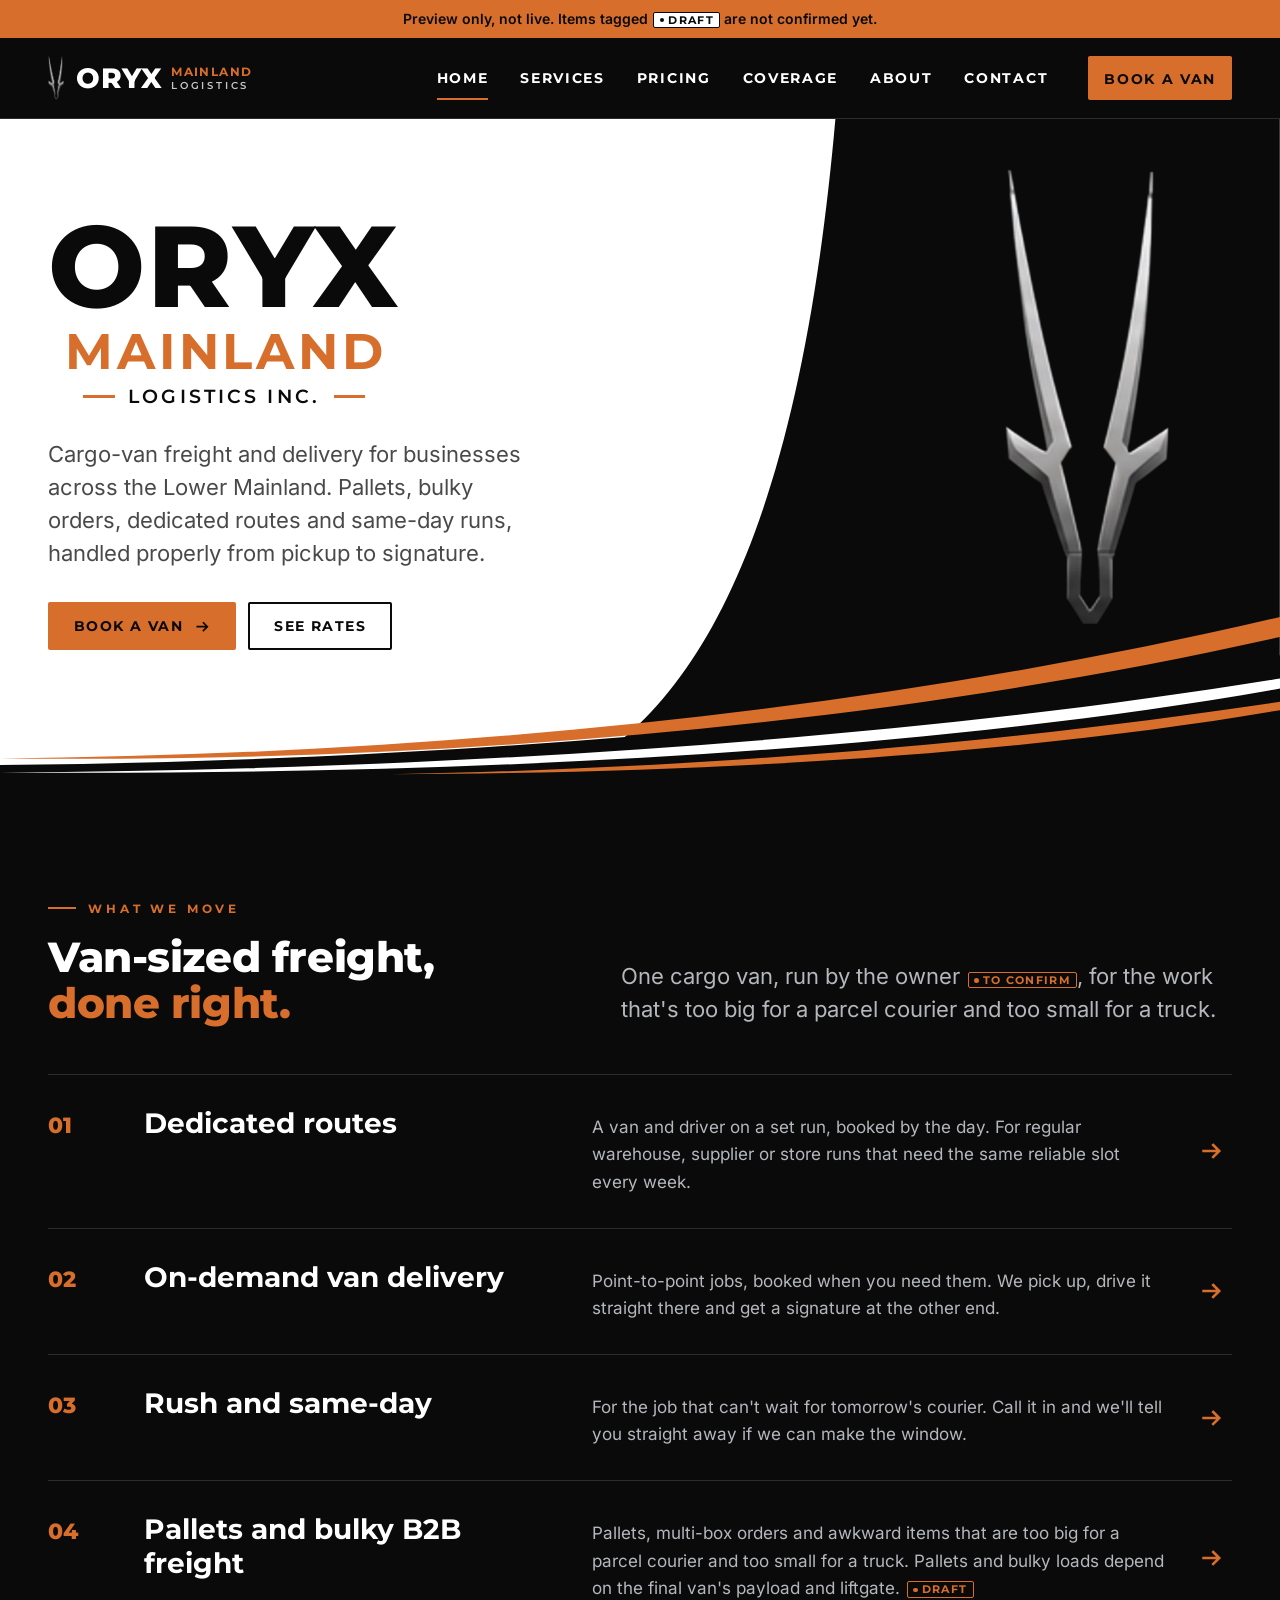
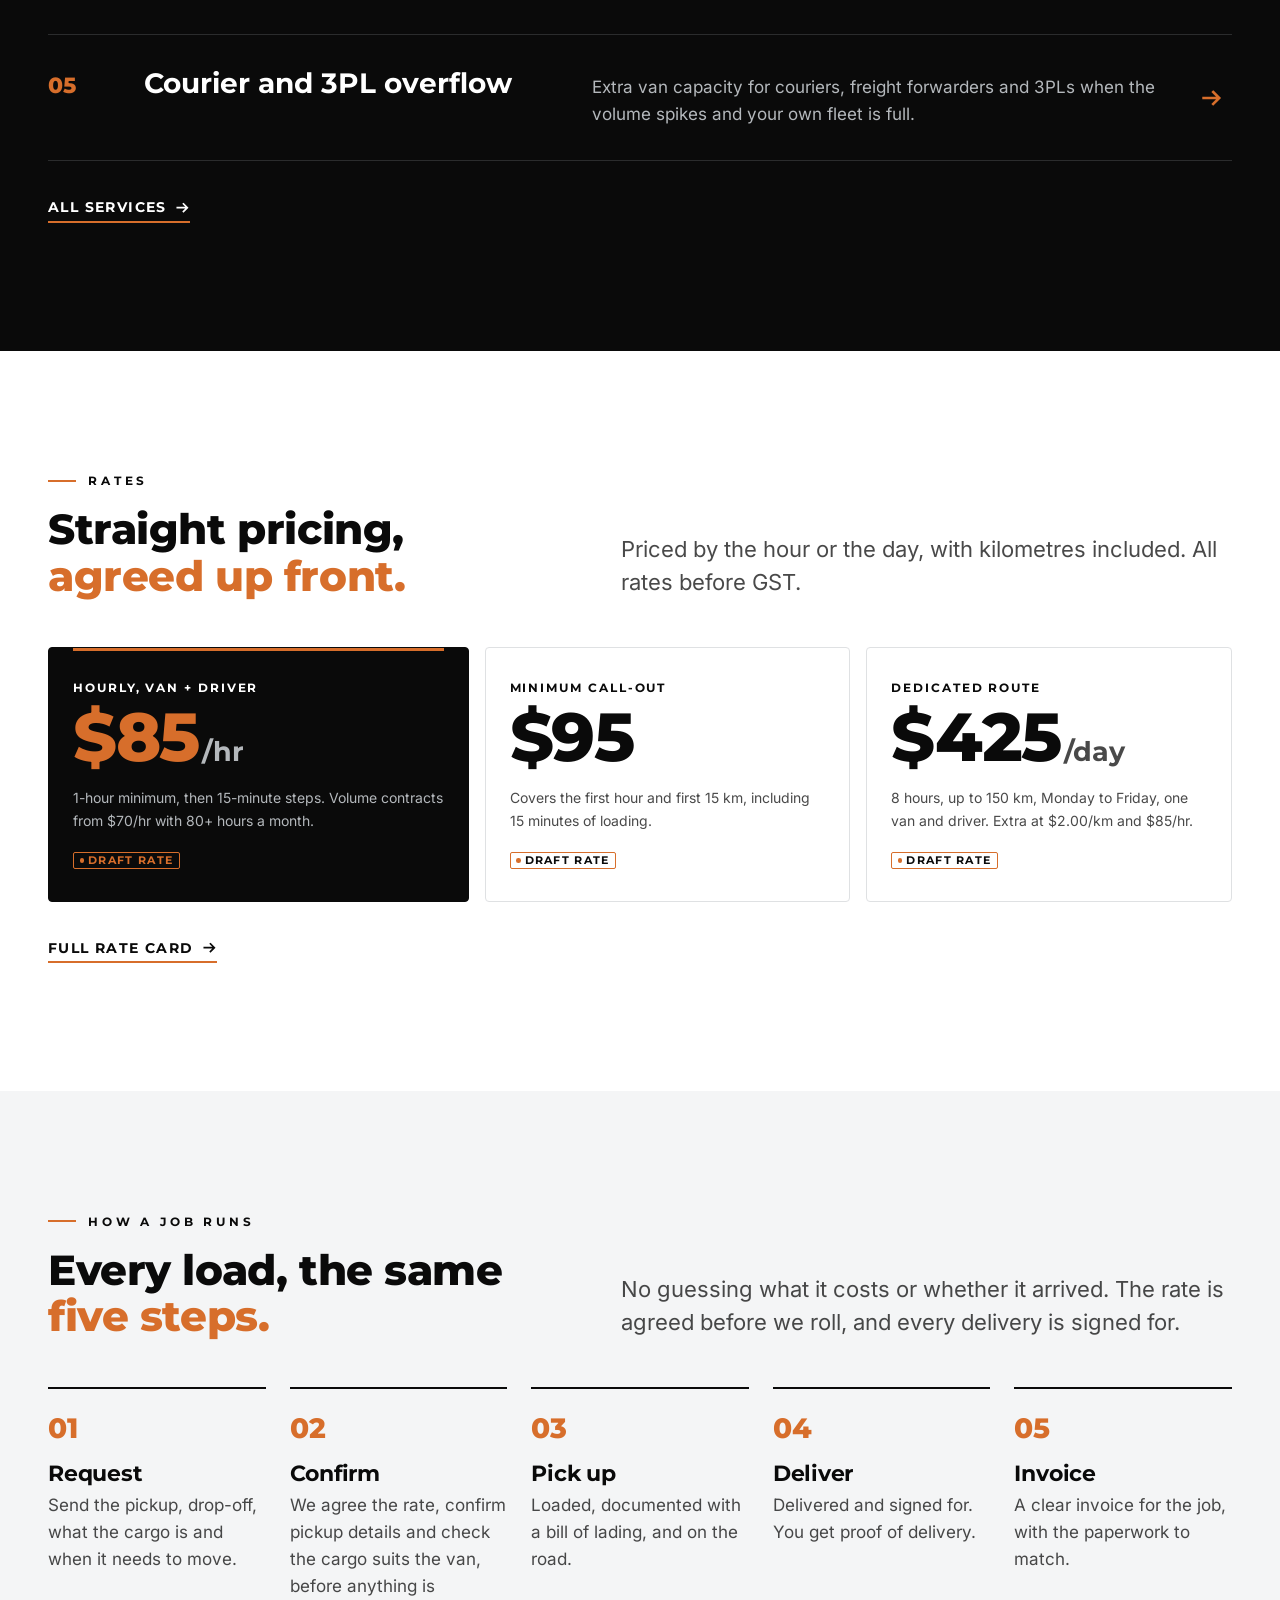
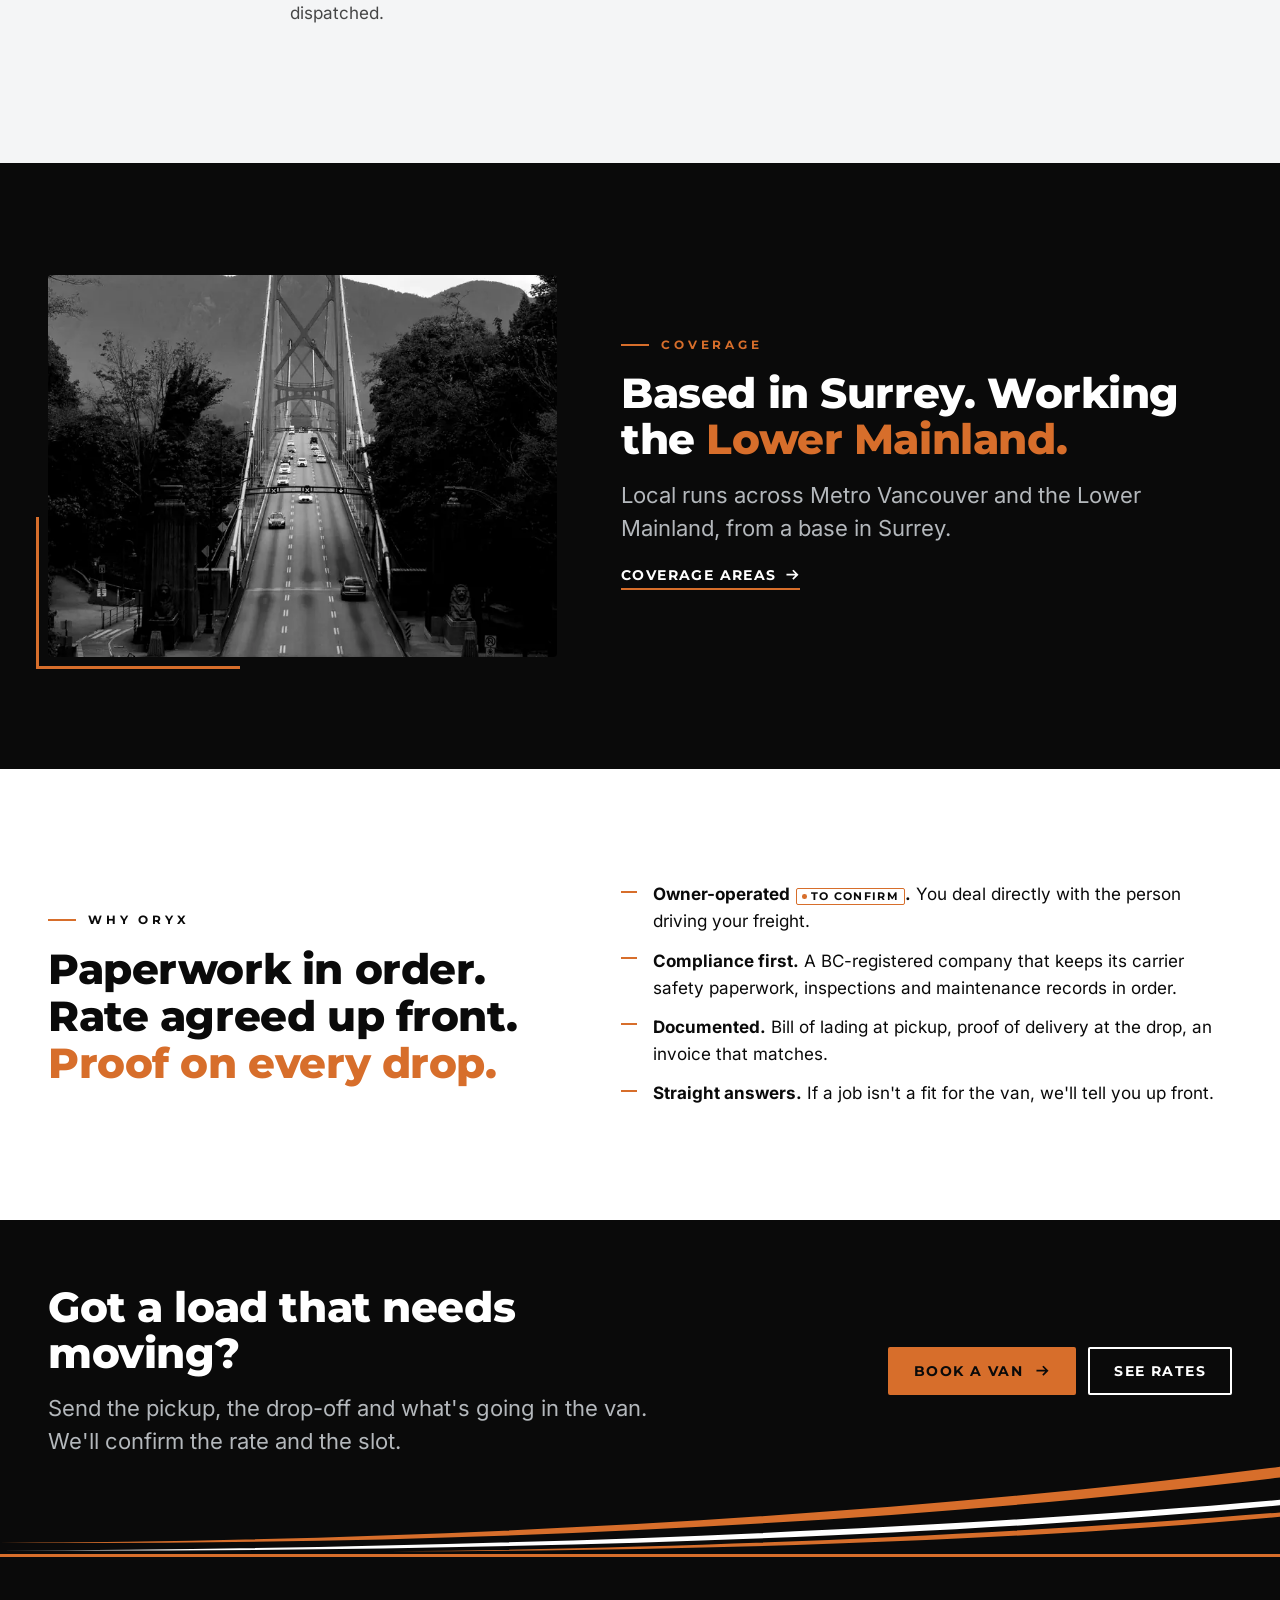
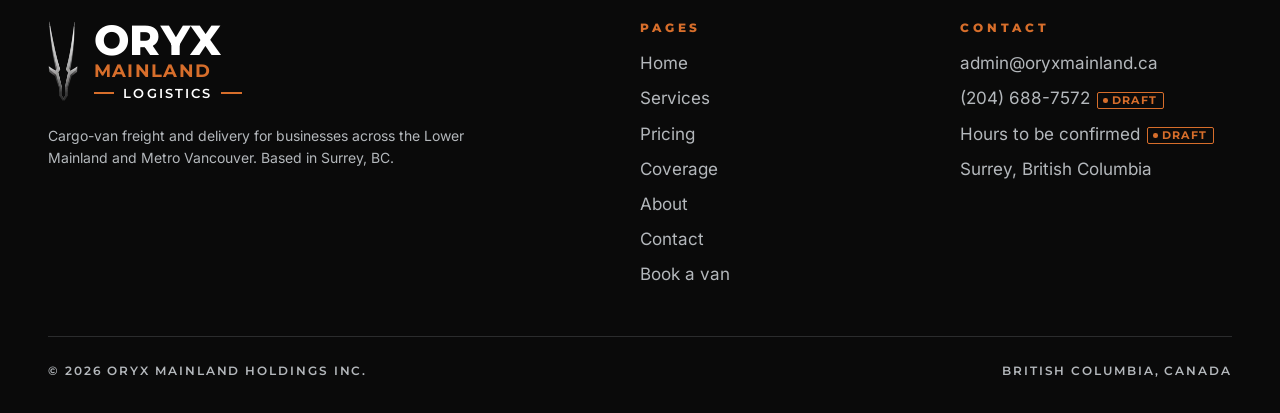
==== index.html @ 2aa2bbd5 "Oryx Mainland Logistics preview site Co-authored-by: wseid96-sketch <wseid96-sketch@users.noreply.gi" ====
<!doctype html>
<html lang="en-CA" class="no-js">
<head>
<meta charset="utf-8">
<!-- NAME UNCONFIRMED: the van lockup shows 'ORYX MAINLAND - LOGISTICS INC. -' because Walid wants 'Logistics' in the name (decisions-log.md 2026-11-09). The registered company is ORYX MAINLAND HOLDINGS INC. Whether 'Logistics' becomes a corporate name change or an assumed/trade name is not decided. Confirm before launch. -->
<meta name="viewport" content="width=device-width, initial-scale=1">
<title>Oryx Mainland Logistics | Cargo-van freight &amp; delivery, Lower Mainland BC</title>
<meta name="description" content="Cargo-van freight and delivery for Lower Mainland businesses. Dedicated routes, same-day runs, pallets and bulky B2B freight. Based in Surrey, BC.">
<meta name="robots" content="noindex, nofollow">
<link rel="canonical" href="https://oryxmainland.ca/">
<meta name="theme-color" content="#0a0a0a">
<meta property="og:type" content="website">
<meta property="og:site_name" content="Oryx Mainland Logistics">
<meta property="og:title" content="Oryx Mainland Logistics | Cargo-van freight &amp; delivery, Lower Mainland BC">
<meta property="og:description" content="Cargo-van freight and delivery for Lower Mainland businesses. Dedicated routes, same-day runs, pallets and bulky B2B freight. Based in Surrey, BC.">
<meta property="og:url" content="https://oryxmainland.ca/">
<meta property="og:image" content="https://oryxmainland.ca/assets/img/og-image.jpg">
<meta property="og:image:width" content="1200">
<meta property="og:image:height" content="630">
<meta property="og:image:alt" content="Oryx Mainland Logistics wordmark with the silver oryx symbol on black">
<meta property="og:locale" content="en_CA">
<meta name="twitter:card" content="summary_large_image">
<link rel="icon" href="favicon.ico" sizes="any">
<link rel="icon" type="image/png" sizes="32x32" href="favicon-32.png">
<link rel="apple-touch-icon" href="assets/img/icon-180.png">
<link rel="manifest" href="site.webmanifest">
<link rel="preload" href="assets/fonts/montserrat-latin-var.woff2" as="font" type="font/woff2" crossorigin>
<link rel="preload" href="assets/fonts/inter-latin-var.woff2" as="font" type="font/woff2" crossorigin>
<link rel="stylesheet" href="assets/css/site.css">
<script>document.documentElement.classList.remove("no-js")</script>
<script src="assets/js/main.js" defer></script>
</head>
<body>
<a class="skip-link" href="#main">Skip to content</a>
<div class="preview-banner" role="note">Preview only, not live. Items tagged <span class="draft draft--on-orange">Draft</span> are not confirmed yet.</div>
<header class="site-header">
  <div class="container site-header__inner">
    <div class="site-header__bar">
      <a class="brand" href="index.html" aria-label="Oryx Mainland Logistics, home">
        <picture><source type="image/webp" srcset="assets/img/oryx-symbol-96.webp"><img class="brand__symbol" src="assets/img/oryx-symbol-96.png" width="35" height="96" alt="" decoding="async" fetchpriority="high"></picture>
        <span class="brand__text"><span class="brand__oryx">Oryx</span> <span class="brand__mainland">Mainland</span> <span class="brand__logistics">Logistics</span></span>
      </a>
      <button class="nav-toggle" type="button" aria-expanded="false" aria-controls="site-nav"><span class="nav-toggle__bars"><span></span></span>Menu</button>
    </div>
    <nav class="site-nav" id="site-nav" aria-label="Main">
      <ul><li><a href="index.html" aria-current="page">Home</a></li><li><a href="services.html">Services</a></li><li><a href="pricing.html">Pricing</a></li><li><a href="coverage.html">Coverage</a></li><li><a href="about.html">About</a></li><li><a href="contact.html">Contact</a></li><li><a class="btn" href="book.html">Book a van</a></li></ul>
    </nav>
  </div>
</header>
<main id="main">
<section class="hero">
  <div class="container hero__content">
    <div class="hero__text">
      <picture><source type="image/webp" srcset="assets/img/oryx-symbol-640.webp"><img class="hero__symbol-m" src="assets/img/oryx-symbol-640.png" width="236" height="640" alt="" decoding="async" fetchpriority="high"></picture>
      <h1 class="lockup hero__lockup"><span class="lockup__oryx">Oryx</span><span class="lockup__mainland">Mainland</span><span class="lockup__inc">Logistics Inc.</span></h1>
      <svg class="hero__chevron" viewBox="0 0 400 70" aria-hidden="true" focusable="false">
  <path fill="#d76e2b" d="M0 4C110 16 168 36 200 60C232 36 290 16 400 4V14C294 26 236 46 200 70C164 46 106 26 0 14Z"/>
  <path fill="#ffffff" d="M40 22C120 32 172 46 200 64C228 46 280 32 360 22V26C282 37 230 51 200 70C170 51 118 37 40 26Z"/>
</svg>
      <p class="hero__lead">Cargo-van freight and delivery for businesses across the Lower Mainland. Pallets, bulky orders, dedicated routes and same-day runs, handled properly from pickup to signature.</p>
      <div class="btn-row">
        <a class="btn" href="book.html">Book a van <svg class="btn__arrow" viewBox="0 0 20 20" aria-hidden="true" focusable="false"><path d="M3 10h12M11 5l5 5-5 5" fill="none" stroke="currentColor" stroke-width="2.2" stroke-linecap="square"/></svg></a>
        <a class="btn btn--ghost" href="pricing.html">See rates</a>
      </div>
    </div>
  </div>
  <div class="hero__visual">
    <svg class="hero__panel" viewBox="0 0 100 100" preserveAspectRatio="none" aria-hidden="true" focusable="false"><path fill="#0a0a0a" d="M38 0H100V100H0C19 90 33 62 38 0Z"/></svg>
    <picture><source type="image/webp" srcset="assets/img/oryx-symbol-1200.webp"><img class="hero__symbol" src="assets/img/oryx-symbol-1200.png" width="443" height="1200" alt="" decoding="async" loading="lazy"></picture>
  </div>
  <svg class="hero__swoosh" viewBox="0 0 1440 200" preserveAspectRatio="none" aria-hidden="true" focusable="false">
  <path fill="#0a0a0a" d="M0 200V184C420 180 930 146 1440 52V200Z"/>
  <path fill="#d76e2b" d="M0 176C470 172 980 122 1440 6V30C1000 136 500 182 0 176Z"/>
  <path fill="#ffffff" d="M0 193C520 190 1040 150 1440 80V92C1040 168 520 197 0 193Z"/>
  <path fill="#d76e2b" d="M440 195C840 187 1180 150 1440 108V118C1190 164 850 194 440 195Z"/>
</svg>
</section>

<section class="section section--dark">
  <div class="container">
    <div class="grid grid--split" style="align-items:end;margin-bottom:var(--space-7)">
      <div>
        <p class="eyebrow">What we move</p>
        <h2 style="margin:0">Van-sized freight, <span class="accent">done&nbsp;right.</span></h2>
      </div>
      <p class="lead" style="margin:0">One cargo van, run by the owner <span class="draft" data-draft="owner_operated" title="Draft: not confirmed yet">To confirm</span>, for the work that's too big for a parcel courier and too small for a truck.</p>
    </div>
    <div class="rows">
      <a class="row" href="services.html#routes"><span class="row__num">01</span><span class="row__title">Dedicated routes</span><span class="row__text">A van and driver on a set run, booked by the day. For regular warehouse, supplier or store runs that need the same reliable slot every week.</span><span class="row__go" aria-hidden="true"><svg class="btn__arrow" viewBox="0 0 20 20" aria-hidden="true" focusable="false"><path d="M3 10h12M11 5l5 5-5 5" fill="none" stroke="currentColor" stroke-width="2.2" stroke-linecap="square"/></svg></span></a><a class="row" href="services.html#ondemand"><span class="row__num">02</span><span class="row__title">On-demand van delivery</span><span class="row__text">Point-to-point jobs, booked when you need them. We pick up, drive it straight there and get a signature at the other end.</span><span class="row__go" aria-hidden="true"><svg class="btn__arrow" viewBox="0 0 20 20" aria-hidden="true" focusable="false"><path d="M3 10h12M11 5l5 5-5 5" fill="none" stroke="currentColor" stroke-width="2.2" stroke-linecap="square"/></svg></span></a><a class="row" href="services.html#rush"><span class="row__num">03</span><span class="row__title">Rush and same-day</span><span class="row__text">For the job that can't wait for tomorrow's courier. Call it in and we'll tell you straight away if we can make the window.</span><span class="row__go" aria-hidden="true"><svg class="btn__arrow" viewBox="0 0 20 20" aria-hidden="true" focusable="false"><path d="M3 10h12M11 5l5 5-5 5" fill="none" stroke="currentColor" stroke-width="2.2" stroke-linecap="square"/></svg></span></a><a class="row" href="services.html#pallets"><span class="row__num">04</span><span class="row__title">Pallets and bulky B2B freight</span><span class="row__text">Pallets, multi-box orders and awkward items that are too big for a parcel courier and too small for a truck. Pallets and bulky loads depend on the final van's payload and liftgate. <span class="draft" data-draft="pallets" title="Draft: not confirmed yet">Draft</span></span><span class="row__go" aria-hidden="true"><svg class="btn__arrow" viewBox="0 0 20 20" aria-hidden="true" focusable="false"><path d="M3 10h12M11 5l5 5-5 5" fill="none" stroke="currentColor" stroke-width="2.2" stroke-linecap="square"/></svg></span></a><a class="row" href="services.html#overflow"><span class="row__num">05</span><span class="row__title">Courier and 3PL overflow</span><span class="row__text">Extra van capacity for couriers, freight forwarders and 3PLs when the volume spikes and your own fleet is full.</span><span class="row__go" aria-hidden="true"><svg class="btn__arrow" viewBox="0 0 20 20" aria-hidden="true" focusable="false"><path d="M3 10h12M11 5l5 5-5 5" fill="none" stroke="currentColor" stroke-width="2.2" stroke-linecap="square"/></svg></span></a>
    </div>
    <p style="margin-top:var(--space-6)"><a class="link-arrow" href="services.html">All services <svg class="btn__arrow" viewBox="0 0 20 20" aria-hidden="true" focusable="false"><path d="M3 10h12M11 5l5 5-5 5" fill="none" stroke="currentColor" stroke-width="2.2" stroke-linecap="square"/></svg></a></p>
  </div>
</section>

<section class="section">
  <div class="container">
    <div class="grid grid--split" style="align-items:end;margin-bottom:var(--space-7)">
      <div>
        <p class="eyebrow">Rates</p>
        <h2 style="margin:0">Straight pricing, <span class="accent">agreed up front.</span></h2>
      </div>
      <p class="lead" style="margin:0">Priced by the hour or the day, with kilometres included. All rates before GST.</p>
    </div>
    <div class="rates">
  <article class="rate rate--feature">
    <p class="rate__label">Hourly, van + driver</p>
    <p class="rate__price">$85<span>/hr</span></p>
    <p class="rate__note">1-hour minimum, then 15-minute steps. Volume contracts from $70/hr with 80+ hours a month.</p>
    <span class="draft" data-draft="rate_hourly" title="Draft: not confirmed yet">Draft rate</span>
  </article>
  <article class="rate">
    <p class="rate__label">Minimum call-out</p>
    <p class="rate__price">$95</p>
    <p class="rate__note">Covers the first hour and first 15 km, including 15 minutes of loading.</p>
    <span class="draft" data-draft="rate_min" title="Draft: not confirmed yet">Draft rate</span>
  </article>
  <article class="rate">
    <p class="rate__label">Dedicated route</p>
    <p class="rate__price">$425<span>/day</span></p>
    <p class="rate__note">8 hours, up to 150 km, Monday to Friday, one van and driver. Extra at $2.00/km and $85/hr.</p>
    <span class="draft" data-draft="rate_day" title="Draft: not confirmed yet">Draft rate</span>
  </article>
</div>
    <p style="margin-top:var(--space-6)"><a class="link-arrow" href="pricing.html">Full rate card <svg class="btn__arrow" viewBox="0 0 20 20" aria-hidden="true" focusable="false"><path d="M3 10h12M11 5l5 5-5 5" fill="none" stroke="currentColor" stroke-width="2.2" stroke-linecap="square"/></svg></a></p>
  </div>
</section>

<section class="section section--soft">
  <div class="container">
    <div class="grid grid--split" style="align-items:end;margin-bottom:var(--space-7)">
      <div>
        <p class="eyebrow">How a job runs</p>
        <h2 style="margin:0">Every load, the same <span class="accent">five steps.</span></h2>
      </div>
      <p class="lead" style="margin:0">No guessing what it costs or whether it arrived. The rate is agreed before we roll, and every delivery is signed for.</p>
    </div>
    <ol class="steps steps--row"><li><div><h3>Request</h3><p>Send the pickup, drop-off, what the cargo is and when it needs to move.</p></div></li><li><div><h3>Confirm</h3><p>We agree the rate, confirm pickup details and check the cargo suits the van, before anything is dispatched.</p></div></li><li><div><h3>Pick up</h3><p>Loaded, documented with a bill of lading, and on the road.</p></div></li><li><div><h3>Deliver</h3><p>Delivered and signed for. You get proof of delivery.</p></div></li><li><div><h3>Invoice</h3><p>A clear invoice for the job, with the paperwork to match.</p></div></li></ol>
  </div>
</section>

<section class="section section--dark">
  <div class="container grid grid--split">
    <div class="frame">
      <picture><source type="image/webp" srcset="assets/img/lions-gate-bridge-bw-720.webp 720w, assets/img/lions-gate-bridge-bw-1200.webp 1200w" sizes="(min-width: 64rem) 34rem, 100vw"><img src="assets/img/lions-gate-bridge-bw-720.jpg" srcset="assets/img/lions-gate-bridge-bw-720.jpg 720w, assets/img/lions-gate-bridge-bw-1200.jpg 1200w" sizes="(min-width: 64rem) 34rem, 100vw" width="720" height="900" alt="Traffic crossing the Lions Gate Bridge in Vancouver, with the North Shore mountains behind" loading="lazy" decoding="async" style="border-radius:var(--radius-m);aspect-ratio:4/3;object-fit:cover;object-position:50% 70%"></picture>
    </div>
    <div>
      <p class="eyebrow">Coverage</p>
      <h2>Based in Surrey. Working the <span class="accent">Lower Mainland.</span></h2>
      <p class="lead">Local runs across Metro Vancouver and the Lower Mainland, from a base in Surrey.</p>
      <p><a class="link-arrow" href="coverage.html">Coverage areas <svg class="btn__arrow" viewBox="0 0 20 20" aria-hidden="true" focusable="false"><path d="M3 10h12M11 5l5 5-5 5" fill="none" stroke="currentColor" stroke-width="2.2" stroke-linecap="square"/></svg></a></p>
    </div>
  </div>
</section>

<section class="section">
  <div class="container grid grid--split">
    <div>
      <p class="eyebrow">Why Oryx</p>
      <p class="statement">Paperwork in order. Rate agreed up front. <em>Proof on every drop.</em></p>
    </div>
    <ul class="checklist">
      <li><strong>Owner-operated <span class="draft" data-draft="owner_operated" title="Draft: not confirmed yet">To confirm</span>.</strong> You deal directly with the person driving your freight.</li>
      <li><strong>Compliance first.</strong> A BC-registered company that keeps its carrier safety paperwork, inspections and maintenance records in order.</li>
      <li><strong>Documented.</strong> Bill of lading at pickup, proof of delivery at the drop, an invoice that matches.</li>
      <li><strong>Straight answers.</strong> If a job isn't a fit for the van, we'll tell you up front.</li>
    </ul>
  </div>
</section>

<section class="cta-band">
  <div class="container cta-band__inner">
    <div>
      <h2>Got a load that needs moving?</h2>
      <p class="lead" style="color:var(--on-dark-soft);margin:var(--space-4) 0 0">Send the pickup, the drop-off and what's going in the van. We'll confirm the rate and the slot.</p>
    </div>
    <div class="btn-row on-dark"><a class="btn" href="book.html">Book a van <svg class="btn__arrow" viewBox="0 0 20 20" aria-hidden="true" focusable="false"><path d="M3 10h12M11 5l5 5-5 5" fill="none" stroke="currentColor" stroke-width="2.2" stroke-linecap="square"/></svg></a><a class="btn btn--ghost" href="pricing.html">See rates</a></div>
  </div>
  <svg class="cta-band__swoosh" viewBox="0 0 1440 200" preserveAspectRatio="none" aria-hidden="true" focusable="false">
  
  <path fill="#d76e2b" d="M0 176C470 172 980 122 1440 6V30C1000 136 500 182 0 176Z"/>
  <path fill="#ffffff" d="M0 193C520 190 1040 150 1440 80V92C1040 168 520 197 0 193Z"/>
  <path fill="#d76e2b" d="M440 195C840 187 1180 150 1440 108V118C1190 164 850 194 440 195Z"/>
</svg>
</section>
</main>
<footer class="site-footer">
  <div class="container">
    <div class="site-footer__grid">
      <div>
        <div class="site-footer__brand">
          <picture><source type="image/webp" srcset="assets/img/oryx-symbol-320.webp"><img class="" src="assets/img/oryx-symbol-320.png" width="118" height="320" alt="" decoding="async" loading="lazy"></picture>
          <p class="lockup lockup--left" aria-label="Oryx Mainland Logistics" style="--step-5:2.6rem">
            <span class="lockup__oryx">Oryx</span><span class="lockup__mainland">Mainland</span><span class="lockup__inc">Logistics</span>
          </p>
        </div>
        <p class="muted small" style="margin-top:var(--space-5);max-width:26rem">Cargo-van freight and delivery for businesses across the Lower Mainland and Metro Vancouver. Based in Surrey, BC.</p>
      </div>
      <div>
        <h2>Pages</h2>
        <ul><li><a href="index.html">Home</a></li><li><a href="services.html">Services</a></li><li><a href="pricing.html">Pricing</a></li><li><a href="coverage.html">Coverage</a></li><li><a href="about.html">About</a></li><li><a href="contact.html">Contact</a></li><li><a href="book.html">Book a van</a></li></ul>
      </div>
      <div>
        <h2>Contact</h2>
        <ul>
          <li><a href="mailto:admin@oryxmainland.ca">admin@oryxmainland.ca</a></li>
          <li><a href="tel:+12046887572">(204) 688-7572</a> <span class="draft" data-draft="phone" title="Draft: not confirmed yet">Draft</span></li>
          <li class="muted">Hours to be confirmed <span class="draft" data-draft="hours" title="Draft: not confirmed yet">Draft</span></li>
          <li class="muted">Surrey, British Columbia</li>
        </ul>
      </div>
    </div>
    <div class="site-footer__legal">
      <span>&copy; 2026 ORYX MAINLAND HOLDINGS INC.</span>
      <span>British Columbia, Canada</span>
    </div>
  </div>
</footer>
</body>
</html>
---- assets/css/site.css ----
/* =====================================================================
   Oryx Mainland Logistics: site.css
   One stylesheet. Mobile first. Design tokens documented in
   ../../design-system.md (website/design-system.md).
   ===================================================================== */

/* ---------- 1. Fonts (self-hosted, SIL Open Font Licence) ---------- */
@font-face {
  font-family: "Montserrat";
  src: url("../fonts/montserrat-latin-var.woff2") format("woff2");
  font-weight: 500 800;
  font-style: normal;
  font-display: swap;
}
@font-face {
  font-family: "Inter";
  src: url("../fonts/inter-latin-var.woff2") format("woff2");
  font-weight: 400 700;
  font-style: normal;
  font-display: swap;
}

/* ---------- 2. Tokens ---------- */
:root {
  /* Palette: black, white, orange, silver. Nothing else. */
  --black: #0a0a0a;
  --white: #ffffff;
  --orange: #d76e2b;          /* sampled from "MAINLAND" on the van wrap */
  --silver: #c4c7ca;          /* mid-tone of the metallic oryx head */
  --silver-hi: #eceef0;
  --silver-lo: #8d9195;

  /* Tones of the palette (opacity / tints only, no new hues) */
  --ink: var(--black);
  --ink-soft: rgb(10 10 10 / 0.74);     /* 8.6:1 on white */
  --paper: var(--white);
  --paper-soft: #f4f5f6;                /* silver tint panel */
  --on-dark: var(--white);
  --on-dark-soft: #b4b8bc;              /* 9.9:1 on black */
  --line-light: #dfe1e3;
  --line-dark: #2b2c2d;
  --metal: linear-gradient(180deg, var(--silver-hi) 0%, var(--silver) 48%, var(--silver-lo) 100%);

  /* Type */
  --font-display: "Montserrat", "Avenir Next", "Segoe UI", Arial, sans-serif;
  --font-body: "Inter", "Segoe UI", Roboto, Arial, sans-serif;

  --step--2: 0.75rem;                                    /* 12 caps labels */
  --step--1: 0.875rem;                                   /* 14 small */
  --step-0: 1.0625rem;                                   /* 17 body */
  --step-1: clamp(1.1875rem, 1.1rem + 0.35vw, 1.375rem); /* 19-22 lead */
  --step-2: clamp(1.375rem, 1.2rem + 0.8vw, 1.75rem);    /* 22-28 h3 */
  --step-3: clamp(1.75rem, 1.4rem + 1.6vw, 2.625rem);    /* 28-42 h2 */
  --step-4: clamp(2.25rem, 1.6rem + 3vw, 4rem);          /* 36-64 h1 */
  --step-5: clamp(3.5rem, 2.2rem + 6.2vw, 7.5rem);       /* 56-120 wordmark */

  --leading-tight: 1.05;
  --leading-snug: 1.25;
  --leading-body: 1.6;
  --tracking-caps: 0.16em;
  --tracking-wide: 0.32em;

  /* Spacing: 4px base */
  --space-1: 0.25rem;
  --space-2: 0.5rem;
  --space-3: 0.75rem;
  --space-4: 1rem;
  --space-5: 1.5rem;
  --space-6: 2rem;
  --space-7: 3rem;
  --space-8: 4rem;
  --space-9: 6rem;
  --space-10: 8rem;
  --section-y: clamp(var(--space-8), 3rem + 5vw, var(--space-10));
  --gutter: clamp(1.25rem, 0.6rem + 3vw, 3rem);
  --container: 75rem;      /* 1200px */
  --measure: 38rem;        /* comfortable line length */

  /* Shape */
  --radius-s: 2px;
  --radius-m: 4px;
  --border: 1px;
  --focus: 0 0 0 3px var(--white), 0 0 0 6px var(--orange);

  --ease: cubic-bezier(0.2, 0.7, 0.2, 1);
}

/* ---------- 3. Base ---------- */
*, *::before, *::after { box-sizing: border-box; }
html { -webkit-text-size-adjust: 100%; text-size-adjust: 100%; scroll-behavior: smooth; }
@media (prefers-reduced-motion: reduce) { html { scroll-behavior: auto; } *, *::before, *::after { transition: none !important; animation: none !important; } }
body {
  margin: 0;
  font-family: var(--font-body);
  font-size: var(--step-0);
  line-height: var(--leading-body);
  color: var(--ink);
  background: var(--paper);
  text-rendering: optimizeLegibility;
  -webkit-font-smoothing: antialiased;
}
img, svg, picture { display: block; max-width: 100%; height: auto; }
a { color: inherit; text-decoration-thickness: 1px; text-underline-offset: 0.2em; }
a:hover { text-decoration-color: var(--orange); }
:focus-visible { outline: none; box-shadow: var(--focus); border-radius: var(--radius-s); }
h1, h2, h3, h4 { font-family: var(--font-display); font-weight: 800; line-height: var(--leading-snug); margin: 0 0 var(--space-4); letter-spacing: -0.01em; }
h1 { font-size: var(--step-4); line-height: var(--leading-tight); letter-spacing: -0.02em; }
h2 { font-size: var(--step-3); line-height: 1.1; }
h3 { font-size: var(--step-2); font-weight: 700; }
p { margin: 0 0 var(--space-4); }
ul, ol { margin: 0; padding: 0; }
.skip-link { position: absolute; left: var(--space-4); top: -4rem; z-index: 100; background: var(--orange); color: var(--black); padding: var(--space-2) var(--space-4); font-weight: 700; text-decoration: none; }
.skip-link:focus { top: var(--space-4); }
.visually-hidden { position: absolute !important; width: 1px; height: 1px; overflow: hidden; clip: rect(0 0 0 0); clip-path: inset(50%); white-space: nowrap; }

/* ---------- 4. Layout ---------- */
.container { width: 100%; max-width: calc(var(--container) + 2 * var(--gutter)); margin-inline: auto; padding-inline: var(--gutter); }
.section { padding-block: var(--section-y); position: relative; }
.section--dark { background: var(--black); color: var(--on-dark); }
.section--soft { background: var(--paper-soft); }
.section--tight { padding-block: var(--space-8); }
.stack > * + * { margin-top: var(--space-4); }
.grid { display: grid; gap: var(--space-5); }
@media (min-width: 48rem) {
  .grid--2 { grid-template-columns: repeat(2, 1fr); }
  .grid--3 { grid-template-columns: repeat(2, 1fr); }
  .grid--split { grid-template-columns: 1fr 1fr; gap: var(--space-8); align-items: center; }
}
@media (min-width: 64rem) {
  .grid--3 { grid-template-columns: repeat(3, 1fr); }
  .grid--split { grid-template-columns: 5fr 6fr; }
  .grid--split.grid--split-rev { grid-template-columns: 7fr 5fr; }
}

/* ---------- 5. Type helpers ---------- */
.eyebrow {
  display: inline-flex; align-items: center; gap: var(--space-3);
  font-family: var(--font-display); font-size: var(--step--2); font-weight: 700;
  letter-spacing: var(--tracking-wide); text-transform: uppercase; color: var(--ink);
  margin: 0 0 var(--space-4);
}
.eyebrow::before { content: ""; width: 1.75rem; height: 2px; background: var(--orange); }
.section--dark .eyebrow, .page-hero .eyebrow, .on-dark .eyebrow { color: var(--orange); }
.lead { font-size: var(--step-1); line-height: 1.5; color: var(--ink-soft); max-width: var(--measure); }
.section--dark .lead, .on-dark .lead { color: var(--on-dark-soft); }
.muted { color: var(--ink-soft); }
.section--dark .muted, .site-footer .muted, .on-dark .muted { color: var(--on-dark-soft); }
.measure { max-width: var(--measure); }
.accent { color: var(--orange); }      /* large text (>= 24px, or 19px bold) on white, any size on black */

/* ---------- 6. Brand lockups ---------- */
.lockup { font-family: var(--font-display); text-transform: uppercase; line-height: 1; display: inline-grid; justify-items: center; margin: 0; }
.lockup__oryx { font-weight: 800; font-size: var(--step-5); letter-spacing: 0.02em; line-height: 0.9; }
.lockup__mainland { font-weight: 700; color: var(--orange); font-size: calc(var(--step-5) * 0.44); letter-spacing: 0.075em; line-height: 1.1; margin-top: 0.1em; margin-right: -0.075em; }
.lockup__inc { display: flex; align-items: center; gap: 0.7em; font-weight: 600; font-size: max(0.8125rem, calc(var(--step-5) * 0.17)); letter-spacing: 0.16em; margin-top: 0.4em; }
.lockup__inc::before, .lockup__inc::after { content: ""; width: 1.6em; height: 0.14em; background: var(--orange); }
.lockup--left { justify-items: start; }

/* Header brand: "Oryx Mainland Logistics" */
.brand { display: inline-flex; align-items: center; gap: var(--space-3); text-decoration: none; color: var(--on-dark); font-family: var(--font-display); text-transform: uppercase; line-height: 1; }
.brand__symbol { width: auto; height: 2.75rem; }
.brand__text { display: grid; grid-template-columns: auto auto; column-gap: 0.55rem; align-items: center; }
.brand__oryx { grid-row: span 2; font-weight: 800; font-size: 1.75rem; letter-spacing: 0.02em; }
.brand__mainland { font-weight: 700; font-size: 0.75rem; letter-spacing: 0.12em; color: var(--orange); align-self: end; }
.brand__logistics { font-weight: 600; font-size: 0.6rem; letter-spacing: 0.29em; color: var(--silver); align-self: start; padding-top: 0.2rem; }

/* ---------- 7. Buttons ---------- */
.btn {
  --btn-bg: var(--orange); --btn-fg: var(--black); --btn-bd: var(--orange);
  display: inline-flex; align-items: center; justify-content: center; gap: var(--space-3);
  min-height: 3rem; padding: 0 var(--space-5);
  font-family: var(--font-display); font-size: var(--step--1); font-weight: 700; letter-spacing: 0.1em; text-transform: uppercase;
  color: var(--btn-fg); background: var(--btn-bg); border: 2px solid var(--btn-bd); border-radius: var(--radius-s);
  text-decoration: none; cursor: pointer; transition: background-color .2s var(--ease), color .2s var(--ease), border-color .2s var(--ease), transform .2s var(--ease);
}
.btn:hover { --btn-bg: var(--black); --btn-fg: var(--white); --btn-bd: var(--black); }
.section--dark .btn:hover, .on-dark .btn:hover { --btn-bg: var(--white); --btn-fg: var(--black); --btn-bd: var(--white); }
.btn:active { transform: translateY(1px); }
.btn__arrow { width: 1.1em; height: 1.1em; transition: transform .2s var(--ease); }
.btn:hover .btn__arrow { transform: translateX(3px); }
.btn--ghost { --btn-bg: transparent; --btn-fg: var(--ink); --btn-bd: var(--ink); }
.btn--ghost:hover { --btn-bg: var(--ink); --btn-fg: var(--white); --btn-bd: var(--ink); }
.section--dark .btn--ghost, .on-dark .btn--ghost { --btn-fg: var(--white); --btn-bd: var(--white); }
.section--dark .btn--ghost:hover, .on-dark .btn--ghost:hover { --btn-bg: var(--white); --btn-fg: var(--black); }
.btn--block { width: 100%; }
.btn-row { display: flex; flex-wrap: wrap; gap: var(--space-3); }
.link-arrow { font-family: var(--font-display); font-weight: 700; font-size: var(--step--1); letter-spacing: 0.1em; text-transform: uppercase; text-decoration: none; display: inline-flex; gap: var(--space-2); align-items: center; border-bottom: 2px solid var(--orange); padding-bottom: 2px; }

/* ---------- 8. Header & nav ---------- */
.site-header { background: var(--black); color: var(--on-dark); position: sticky; top: 0; z-index: 50; border-bottom: 1px solid var(--line-dark); }
.site-header__bar { display: flex; align-items: center; justify-content: space-between; min-height: 4.5rem; gap: var(--space-4); }
.nav-toggle { display: inline-flex; align-items: center; gap: var(--space-2); background: none; border: 1px solid var(--line-dark); color: var(--white); font: 700 var(--step--2)/1 var(--font-display); letter-spacing: var(--tracking-caps); text-transform: uppercase; padding: var(--space-3) var(--space-3); border-radius: var(--radius-s); cursor: pointer; min-height: 2.75rem; }
.nav-toggle__bars { width: 18px; height: 12px; position: relative; }
.nav-toggle__bars::before, .nav-toggle__bars::after, .nav-toggle__bars span { content: ""; position: absolute; left: 0; right: 0; height: 2px; background: currentColor; transition: transform .2s var(--ease), opacity .2s; }
.nav-toggle__bars::before { top: 0; } .nav-toggle__bars span { top: 5px; } .nav-toggle__bars::after { bottom: 0; background: var(--orange); }
.nav-toggle[aria-expanded="true"] .nav-toggle__bars::before { transform: translateY(5px) rotate(45deg); }
.nav-toggle[aria-expanded="true"] .nav-toggle__bars::after { transform: translateY(-5px) rotate(-45deg); }
.nav-toggle[aria-expanded="true"] .nav-toggle__bars span { opacity: 0; }
.site-nav { display: none; }
.site-nav.is-open { display: block; padding-bottom: var(--space-5); }
.site-nav ul { list-style: none; display: grid; }
.site-nav a { display: block; padding: var(--space-4) 0; font-family: var(--font-display); font-weight: 700; font-size: var(--step-1); text-decoration: none; border-top: 1px solid var(--line-dark); text-transform: uppercase; letter-spacing: 0.06em; }
.site-nav a[aria-current="page"] { color: var(--orange); }
.site-nav .btn { display: flex; margin-top: var(--space-4); width: 100%; font-size: var(--step--1); border-top: 2px solid var(--orange); padding: 0 var(--space-5); }
.no-js .site-nav { display: block; }
@media (min-width: 60rem) {
  .nav-toggle { display: none; }
  .site-nav, .site-nav.is-open { display: block; padding: 0; }
  .site-header__bar { min-height: 5rem; }
  .site-nav ul { display: flex; align-items: center; gap: var(--space-6); }
  .site-nav a { border: 0; padding: var(--space-2) 0; font-size: var(--step--1); letter-spacing: 0.12em; position: relative; }
  .site-nav a:not(.btn)::after { content: ""; position: absolute; left: 0; right: 100%; bottom: -2px; height: 2px; background: var(--orange); transition: right .25s var(--ease); }
  .site-nav a:not(.btn):hover::after, .site-nav a[aria-current="page"]::after { right: 0; }
  .site-nav a[aria-current="page"] { color: var(--white); }
  .site-nav .btn { display: inline-flex; margin: 0 0 0 var(--space-2); width: auto; min-height: 2.75rem; padding: 0 var(--space-4); }
  .site-nav .btn[aria-current="page"] { color: var(--black); }
}
@media (min-width: 60rem) { .site-header__inner { display: flex; align-items: center; justify-content: space-between; } }

/* ---------- 9. Van-wrap hero ----------
   Phone/tablet: the van's REAR doors (symbol over centred lockup, chevron swooshes), black.
   Desktop: the van's SIDE (white front, black rear panel with curved edge, symbol, swooshes). */
.hero { position: relative; overflow: hidden; background: var(--black); color: var(--on-dark); isolation: isolate; }
.hero__content { position: relative; z-index: 2; padding-block: var(--space-7) clamp(5rem, 14vw, 8rem); }
.hero__text { display: flex; flex-direction: column; align-items: center; text-align: center; }
.hero__symbol-m { height: clamp(11rem, 44vw, 15rem); width: auto; margin: 0 auto var(--space-5); }
.hero__lockup { margin-bottom: var(--space-4); }
.hero__lockup .lockup__oryx { color: var(--white); }
.hero__chevron { width: min(100%, 22rem); height: auto; margin: var(--space-2) auto var(--space-6); }
.hero__lead { font-size: var(--step-1); line-height: 1.5; max-width: 30rem; margin: 0 auto var(--space-6); color: var(--on-dark-soft); }
.hero .btn-row { justify-content: center; width: 100%; }
.hero .btn-row .btn { flex: 1 1 14rem; max-width: 22rem; }
.hero .btn--ghost { --btn-fg: var(--white); --btn-bd: var(--white); }
.hero .btn--ghost:hover { --btn-bg: var(--white); --btn-fg: var(--black); }
.hero .btn:not(.btn--ghost):hover { --btn-bg: var(--white); --btn-fg: var(--black); --btn-bd: var(--white); }
.hero__visual { display: none; }
.hero__swoosh { position: absolute; z-index: 1; left: 0; right: 0; bottom: 0; width: 100%; height: clamp(4rem, 13vw, 12rem); pointer-events: none; }
@media (min-width: 60rem) {
  .hero { background: var(--white); color: var(--ink); min-height: clamp(36rem, 66vh, 46rem); display: flex; align-items: center; }
  .hero__content { padding-block: var(--space-9) var(--space-10); width: 100%; }
  .hero__text { max-width: 46%; align-items: flex-start; text-align: left; }
  .hero__symbol-m, .hero__chevron { display: none; }
  .hero__lockup { justify-items: center; margin-bottom: var(--space-6); }
  .hero__lockup .lockup__oryx { color: var(--ink); }
  .hero__lead { margin: 0 0 var(--space-6); color: var(--ink-soft); }
  .hero .btn-row { justify-content: flex-start; }
  .hero .btn-row .btn { flex: 0 0 auto; }
  .hero .btn--ghost { --btn-fg: var(--ink); --btn-bd: var(--ink); }
  .hero .btn--ghost:hover { --btn-bg: var(--ink); --btn-fg: var(--white); }
  .hero .btn:not(.btn--ghost):hover { --btn-bg: var(--black); --btn-fg: var(--white); --btn-bd: var(--black); }
  .hero__visual { display: block; position: absolute; top: 0; right: 0; bottom: 0; width: 56%; }
  .hero__panel { position: absolute; inset: 0; width: 100%; height: 100%; }
  .hero__symbol { position: absolute; z-index: 2; height: 70%; width: auto; top: 7%; right: 15%; }
}

/* Editorial service rows (home) */
.rows { border-top: 1px solid var(--line-dark); }
.row { display: grid; grid-template-columns: 2.75rem 1fr; gap: var(--space-2) var(--space-4); padding-block: var(--space-5); border-bottom: 1px solid var(--line-dark); text-decoration: none; color: inherit; transition: background-color .2s var(--ease), padding .2s var(--ease); }
.row__num { font-family: var(--font-display); font-weight: 800; color: var(--orange); font-size: var(--step-1); line-height: 1.3; }
.row__title { font-family: var(--font-display); font-weight: 700; font-size: var(--step-2); line-height: 1.2; }
.row__text { grid-column: 2; color: var(--on-dark-soft); max-width: var(--measure); }
.row__go { display: none; }
.row:hover .row__title { color: var(--orange); }
@media (min-width: 52rem) {
  .row { grid-template-columns: 4rem minmax(16rem, 26rem) 1fr 2rem; align-items: baseline; gap: var(--space-6); padding-block: var(--space-6); }
  .row__text { grid-column: auto; }
  .row__go { display: block; color: var(--orange); align-self: center; }
  .row__go .btn__arrow { width: 1.5rem; height: 1.5rem; }
  .row:hover .btn__arrow { transform: translateX(4px); }
}

/* Compact page hero (inner pages) */
.page-hero { position: relative; overflow: hidden; background: var(--black); color: var(--on-dark); isolation: isolate; }
.page-hero__content { position: relative; z-index: 2; padding-block: var(--space-8) clamp(6rem, 10vw, 9rem); }
.page-hero h1 { max-width: 18ch; }
.page-hero .lead { color: var(--on-dark-soft); }
.page-hero__symbol { position: absolute; z-index: 1; right: var(--gutter); top: 50%; transform: translateY(-58%); height: 78%; width: auto; opacity: .95; display: none; }
.page-hero__swoosh { position: absolute; left: 0; right: 0; bottom: 0; width: 100%; height: clamp(4rem, 9vw, 8rem); z-index: 1; }
@media (min-width: 48rem) { .page-hero__symbol { display: block; right: calc(var(--gutter) + 2%); } }
@media (min-width: 75rem) { .page-hero__symbol { right: calc((100vw - var(--container)) / 2 + 3rem); } }

/* Divider swoosh between sections */
.swoosh-divider { display: block; width: 100%; height: clamp(2.5rem, 6vw, 5rem); }

/* ---------- 10. Cards & lists ---------- */
.card { position: relative; padding: var(--space-6) var(--space-5); border: 1px solid var(--line-light); background: var(--white); border-radius: var(--radius-m); display: flex; flex-direction: column; gap: var(--space-3); }
.card h3 { margin: 0; }
.card p { margin: 0; color: var(--ink-soft); }
.card__num { font-family: var(--font-display); font-weight: 800; font-size: var(--step-2); line-height: 1; color: var(--orange); }  /* large bold: orange passes AA-large on white */
.card--dark { background: #121212; border-color: var(--line-dark); color: var(--on-dark); }
.card--dark p { color: var(--on-dark-soft); }
.card--accent { border-top: 3px solid var(--orange); }
.service { display: grid; gap: var(--space-4); padding-block: var(--space-6); border-top: 1px solid var(--line-light); }
.service:last-child { border-bottom: 1px solid var(--line-light); }
.service__num { font-family: var(--font-display); font-weight: 800; font-size: var(--step-3); line-height: 1; color: var(--orange); }
.service h3 { margin-bottom: var(--space-2); }
.service p { color: var(--ink-soft); margin: 0; max-width: var(--measure); }
.service__tags { display: flex; flex-wrap: wrap; gap: var(--space-2); list-style: none; align-content: start; }
@media (min-width: 52rem) { .service { grid-template-columns: 6rem 1fr 18rem; gap: var(--space-6); align-items: start; } }

.chip { display: inline-flex; align-items: center; min-height: 2rem; padding: 0 var(--space-3); border: 1px solid var(--line-light); border-radius: 999px; font-size: var(--step--1); font-weight: 500; background: var(--white); }
.section--dark .chip { border-color: var(--line-dark); background: transparent; color: var(--on-dark); }

.steps { list-style: none; display: grid; gap: 0; counter-reset: step; }
.steps li { counter-increment: step; display: grid; align-content: start; grid-template-columns: 3.25rem 1fr; gap: var(--space-4); padding-block: var(--space-5); border-top: 1px solid var(--line-light); }
.steps li::before { content: counter(step, decimal-leading-zero); font-family: var(--font-display); font-weight: 800; font-size: var(--step-2); line-height: 1.1; color: var(--orange); }
.steps h3 { font-size: var(--step-1); margin: 0 0 var(--space-1); }
.steps p { margin: 0; color: var(--ink-soft); }
.section--dark .steps li { border-color: var(--line-dark); }
.section--dark .steps p { color: var(--on-dark-soft); }
@media (min-width: 64rem) {
  .steps--row { grid-template-columns: repeat(5, 1fr); gap: var(--space-5); }
  .steps--row li { grid-template-columns: 1fr; border-top: 2px solid var(--line-dark); padding-top: var(--space-5); }
  .section:not(.section--dark) .steps--row li { border-top-color: var(--black); }
}
.checklist { list-style: none; display: grid; gap: var(--space-3); }
.checklist li { position: relative; padding-left: var(--space-6); }
.checklist li::before { content: ""; position: absolute; left: 0; top: 0.55em; width: 1rem; height: 2px; background: var(--orange); }

.figure { margin: 0; }
.figure img { width: 100%; border-radius: var(--radius-m); }
.figure figcaption { margin-top: var(--space-3); font-size: var(--step--1); color: var(--ink-soft); }
.section--dark .figure figcaption { color: var(--on-dark-soft); }
.frame { position: relative; }
.frame::after { content: ""; position: absolute; left: -0.75rem; bottom: -0.75rem; width: 40%; height: 40%; border-left: 3px solid var(--orange); border-bottom: 3px solid var(--orange); pointer-events: none; }

/* Photo placeholder: where Walid's own van/job photos go */
.photo-slot { aspect-ratio: 4 / 3; display: grid; place-items: center; text-align: center; padding: var(--space-5); border: 2px dashed var(--silver-lo); border-radius: var(--radius-m); background: repeating-linear-gradient(135deg, transparent 0 14px, rgb(196 199 202 / .14) 14px 28px); color: var(--ink-soft); font-size: var(--step--1); }
.section--dark .photo-slot { color: var(--on-dark-soft); border-color: var(--line-dark); }
.photo-slot strong { display: block; font-family: var(--font-display); text-transform: uppercase; letter-spacing: var(--tracking-caps); font-size: var(--step--2); color: var(--ink); margin-bottom: var(--space-2); }
.section--dark .photo-slot strong { color: var(--orange); }

.preview-banner { background: var(--orange); color: var(--black); font-size: var(--step--1); font-weight: 600; text-align: center; padding: var(--space-2) var(--gutter); }

/* Big statement */
.statement { font-family: var(--font-display); font-weight: 800; font-size: var(--step-3); line-height: 1.12; letter-spacing: -0.01em; max-width: 22ch; margin: 0; }
.statement em { font-style: normal; color: var(--orange); }

/* Key facts */
.facts { display: grid; gap: 0; list-style: none; border-top: 1px solid var(--line-dark); }
.facts li { display: grid; gap: var(--space-1); padding-block: var(--space-4); border-bottom: 1px solid var(--line-dark); }
.facts dt, .facts .k { font-family: var(--font-display); font-size: var(--step--2); font-weight: 700; letter-spacing: var(--tracking-caps); text-transform: uppercase; color: var(--orange); }
.facts .v { font-size: var(--step-0); }
.section:not(.section--dark) .facts, .section:not(.section--dark) .facts li { border-color: var(--line-light); }
@media (min-width: 40rem) { .facts li { grid-template-columns: 11rem 1fr; gap: var(--space-5); align-items: baseline; } }

/* Area list */
.areas { list-style: none; display: grid; grid-template-columns: repeat(2, 1fr); gap: 0; border-top: 1px solid var(--line-dark); }
.areas li { padding: var(--space-4) 0; border-bottom: 1px solid var(--line-dark); font-family: var(--font-display); font-weight: 700; font-size: var(--step-1); display: flex; align-items: center; gap: var(--space-3); }
.areas li::before { content: ""; width: 0.5rem; height: 0.5rem; background: var(--orange); transform: rotate(45deg); flex: none; }
.areas li.is-base { grid-column: 1 / -1; }
.areas li.is-base::after { content: "Base"; margin-left: auto; font-size: var(--step--2); letter-spacing: var(--tracking-caps); text-transform: uppercase; color: var(--black); background: var(--orange); padding: 0.2rem 0.5rem; border-radius: var(--radius-s); }
.section:not(.section--dark) .areas, .section:not(.section--dark) .areas li { border-color: var(--line-light); }
@media (min-width: 48rem) { .areas { grid-template-columns: repeat(3, 1fr); column-gap: var(--space-6); } .areas li.is-base { grid-column: auto; } }

/* CTA band */
.cta-band { position: relative; overflow: hidden; background: var(--black); color: var(--on-dark); }
.cta-band__inner { position: relative; z-index: 2; display: grid; gap: var(--space-5); padding-block: var(--space-8) var(--space-9); }
.cta-band h2 { margin: 0; max-width: 18ch; }
.cta-band__swoosh { position: absolute; left: 0; right: 0; bottom: 0; width: 100%; height: clamp(3rem, 7vw, 6rem); z-index: 1; }
@media (min-width: 52rem) { .cta-band__inner { grid-template-columns: 1fr auto; align-items: center; } }

/* ---------- 11. Forms ---------- */
.form { display: grid; gap: var(--space-5); }
.form__row { display: grid; gap: var(--space-5); }
@media (min-width: 40rem) { .form__row--2 { grid-template-columns: 1fr 1fr; } }
.field { display: grid; gap: var(--space-2); }
.field label, .field legend { font-family: var(--font-display); font-weight: 700; font-size: var(--step--2); letter-spacing: var(--tracking-caps); text-transform: uppercase; }
.field .req { color: var(--orange); }
.field .hint { font-size: var(--step--1); color: var(--ink-soft); margin: 0; }
.input, .select, .textarea {
  width: 100%; min-height: 3.25rem; padding: var(--space-3) var(--space-4);
  font: 400 var(--step-0)/1.4 var(--font-body); color: var(--ink);
  background: var(--white); border: 1.5px solid var(--silver-lo); border-radius: var(--radius-s);
  transition: border-color .15s var(--ease), box-shadow .15s var(--ease);
  appearance: none;
}
.textarea { min-height: 9rem; resize: vertical; }
.select { background-image: linear-gradient(45deg, transparent 50%, var(--black) 50%), linear-gradient(135deg, var(--black) 50%, transparent 50%); background-position: calc(100% - 22px) 52%, calc(100% - 16px) 52%; background-size: 6px 6px; background-repeat: no-repeat; padding-right: var(--space-7); }
.input:hover, .select:hover, .textarea:hover { border-color: var(--black); }
.input:focus, .select:focus, .textarea:focus { outline: none; border-color: var(--black); box-shadow: 0 0 0 3px rgb(215 110 43 / .45); }
.field.has-error .input, .field.has-error .select, .field.has-error .textarea { border-color: var(--black); border-width: 2px; box-shadow: inset 4px 0 0 var(--orange); }
.field__error { display: none; font-size: var(--step--1); font-weight: 600; color: var(--black); }
.field__error::before { content: "! "; color: var(--orange); font-weight: 800; }
.field.has-error .field__error { display: block; }
.hp { position: absolute !important; left: -9999px !important; width: 1px; height: 1px; overflow: hidden; }
.form__status { display: none; padding: var(--space-4) var(--space-5); border-left: 4px solid var(--orange); background: var(--paper-soft); font-weight: 600; }
.form__status.is-visible { display: block; }
.form-success { display: none; text-align: left; }
.form-success.is-visible { display: block; }
.form-success__mark { width: 3.5rem; height: 3.5rem; border-radius: 50%; background: var(--orange); display: grid; place-items: center; margin-bottom: var(--space-5); }
.form-card { background: var(--white); border: 1px solid var(--line-light); border-top: 4px solid var(--orange); border-radius: var(--radius-m); padding: clamp(var(--space-5), 4vw, var(--space-7)); }
.small { font-size: var(--step--1); }

/* ---------- 12. Footer ---------- */
.site-footer { background: var(--black); color: var(--on-dark); padding-block: var(--space-8) var(--space-6); border-top: 3px solid var(--orange); }
.site-footer__grid { display: grid; gap: var(--space-7); }
.site-footer__brand { display: flex; gap: var(--space-4); align-items: center; }
.site-footer__brand img { height: 5rem; width: auto; }
.site-footer h2 { font-size: var(--step--2); letter-spacing: var(--tracking-wide); text-transform: uppercase; color: var(--orange); margin-bottom: var(--space-4); }
.site-footer ul { list-style: none; display: grid; gap: var(--space-2); }
.site-footer a { text-decoration: none; color: var(--on-dark-soft); }
.site-footer a:hover { color: var(--white); text-decoration: underline; text-decoration-color: var(--orange); }
.site-footer__legal { margin-top: var(--space-7); padding-top: var(--space-5); border-top: 1px solid var(--line-dark); display: flex; flex-wrap: wrap; justify-content: space-between; gap: var(--space-3); font-size: var(--step--2); letter-spacing: var(--tracking-caps); text-transform: uppercase; color: var(--on-dark-soft); font-family: var(--font-display); font-weight: 600; }
@media (min-width: 48rem) { .site-footer__grid { grid-template-columns: 2fr 1fr 1fr; } }

/* ---------- 13. Draft marker (the ONE style for every unconfirmed value) ---------- */
.draft {
  display: inline-flex; align-items: center; gap: 0.35em; vertical-align: 0.15em;
  padding: 0.18em 0.5em 0.16em; margin-left: 0.15em;
  font: 700 0.6875rem/1 var(--font-display); letter-spacing: 0.12em; text-transform: uppercase; white-space: nowrap;
  color: var(--ink); background: var(--white); border: 1px solid var(--orange); border-radius: var(--radius-s);
}
.draft::before { content: ""; width: 0.42em; height: 0.42em; border-radius: 50%; background: var(--orange); }
.section--dark .draft, .page-hero .draft, .site-footer .draft, .cta-band .draft, .hero .draft { color: var(--orange); background: transparent; }
@media (min-width: 60rem) { .hero .draft { color: var(--ink); background: var(--white); } }
.draft--on-orange { color: var(--black) !important; background: var(--white) !important; border-color: var(--black); }
.draft--on-orange::before { background: var(--black); }
h1 .draft, h2 .draft, h3 .draft { font-size: 0.6875rem; vertical-align: 0.35em; }
.hero-note { margin: var(--space-5) 0 0; font-size: var(--step--1); color: var(--on-dark-soft); display: flex; flex-wrap: wrap; align-items: center; gap: var(--space-3); }

/* Section head: title left, link right */
.section-head { display: flex; flex-wrap: wrap; align-items: end; justify-content: space-between; gap: var(--space-4); }

/* Service side column (price + tags) */
.service__side { display: grid; gap: var(--space-3); align-content: start; }
.service__price { margin: 0; font-family: var(--font-display); font-weight: 700; font-size: var(--step-1); }

/* Rate cards */
.rates { display: grid; gap: var(--space-4); }
.rate { position: relative; display: grid; align-content: start; gap: var(--space-2); padding: var(--space-6) var(--space-5); background: var(--white); border: 1px solid var(--line-light); border-radius: var(--radius-m); }
.rate .draft { justify-self: start; margin: var(--space-3) 0 0; }
.rate__label { margin: 0; font: 700 var(--step--2)/1.3 var(--font-display); letter-spacing: var(--tracking-caps); text-transform: uppercase; }
.rate__price { margin: 0; font: 800 clamp(2.75rem, 2rem + 3vw, 4.25rem)/1 var(--font-display); letter-spacing: -0.02em; }
.rate__price span { font-size: 0.4em; font-weight: 700; letter-spacing: 0; margin-left: 0.1em; color: var(--ink-soft); }
.rate__note { margin: var(--space-2) 0 0; color: var(--ink-soft); font-size: var(--step--1); }
.rate--feature { background: var(--black); color: var(--on-dark); border-color: var(--black); }
.rate--feature::after { content: ""; position: absolute; left: var(--space-5); right: var(--space-5); top: 0; height: 3px; background: var(--orange); }
.rate--feature .rate__price { color: var(--orange); }
.rate--feature .rate__price span, .rate--feature .rate__note { color: var(--on-dark-soft); }
.rate--feature .draft { color: var(--orange); background: transparent; }
.section--soft .rate:not(.rate--feature) { border-color: var(--line-light); }
@media (min-width: 52rem) { .rates { grid-template-columns: 1.15fr 1fr 1fr; } }

/* Rate table */
.ratetable-wrap { overflow-x: auto; -webkit-overflow-scrolling: touch; }
.ratetable { width: 100%; border-collapse: collapse; font-size: var(--step-0); }
.ratetable thead th { text-align: left; font: 700 var(--step--2)/1 var(--font-display); letter-spacing: var(--tracking-caps); text-transform: uppercase; padding: 0 var(--space-4) var(--space-3) 0; border-bottom: 2px solid var(--black); }
.ratetable th[scope="row"] { text-align: left; font-family: var(--font-display); font-weight: 700; padding: var(--space-4) var(--space-4) var(--space-4) 0; vertical-align: top; width: 34%; }
.ratetable td { padding: var(--space-4) var(--space-4) var(--space-4) 0; vertical-align: top; color: var(--ink-soft); }
.ratetable tbody tr { border-bottom: 1px solid var(--line-light); }
.ratetable__tag { width: 1%; white-space: nowrap; text-align: right; padding-right: 0 !important; }
@media (max-width: 40rem) {
  .ratetable thead { display: none; }
  .ratetable, .ratetable tbody, .ratetable tr, .ratetable th, .ratetable td { display: block; width: 100%; }
  .ratetable tbody tr { padding: var(--space-4) 0; display: grid; grid-template-columns: 1fr auto; column-gap: var(--space-3); }
  .ratetable th[scope="row"] { padding: 0 0 var(--space-1); width: auto; grid-column: 1; }
  .ratetable td { padding: 0; }
  .ratetable td:not(.ratetable__tag) { grid-column: 1 / -1; grid-row: 2; }
  .ratetable__tag { grid-column: 2; grid-row: 1; width: auto; }
}

.card__value { font-family: var(--font-display); font-weight: 700; font-size: var(--step-1); color: var(--ink) !important; line-height: 1.35; }

/* Form groups + choices */
.form__group { border: 0; margin: 0; padding: 0; display: grid; gap: var(--space-5); }
.form__group + .form__group { padding-top: var(--space-5); border-top: 1px solid var(--line-light); }
.form__group > legend { float: left; width: 100%; padding: 0; margin: 0; font: 800 var(--step-1)/1.2 var(--font-display); }
.form__group > legend + * { clear: both; }
.choice { border: 0; margin: 0; padding: 0; display: grid; grid-template-columns: repeat(auto-fill, minmax(10.5rem, 1fr)); gap: var(--space-2); }
.choice > legend { width: 100%; padding: 0; margin-bottom: var(--space-2); font: 700 var(--step--2)/1.3 var(--font-display); letter-spacing: var(--tracking-caps); text-transform: uppercase; }
.field .choice__opt, .choice__opt { display: flex; align-items: center; gap: var(--space-3); min-height: 3rem; padding: 0 var(--space-4); border: 1.5px solid var(--silver-lo); border-radius: var(--radius-s); cursor: pointer; font: 500 var(--step-0)/1.2 var(--font-body); letter-spacing: 0; text-transform: none; }
.choice__opt input { accent-color: var(--orange); width: 1.05rem; height: 1.05rem; margin: 0; }
.choice__opt:has(input:checked) { border-color: var(--black); box-shadow: inset 0 -3px 0 var(--orange); }
.choice__opt:has(input:focus-visible) { box-shadow: var(--focus); }

/* Nav: 6 links + CTA must fit from 960px */
@media (min-width: 60rem) and (max-width: 74.99rem) { .site-nav ul { gap: var(--space-4); } .site-nav a { letter-spacing: 0.08em; } .site-nav a { font-size: 0.78rem; } .site-nav .btn { padding: 0 var(--space-3); } }
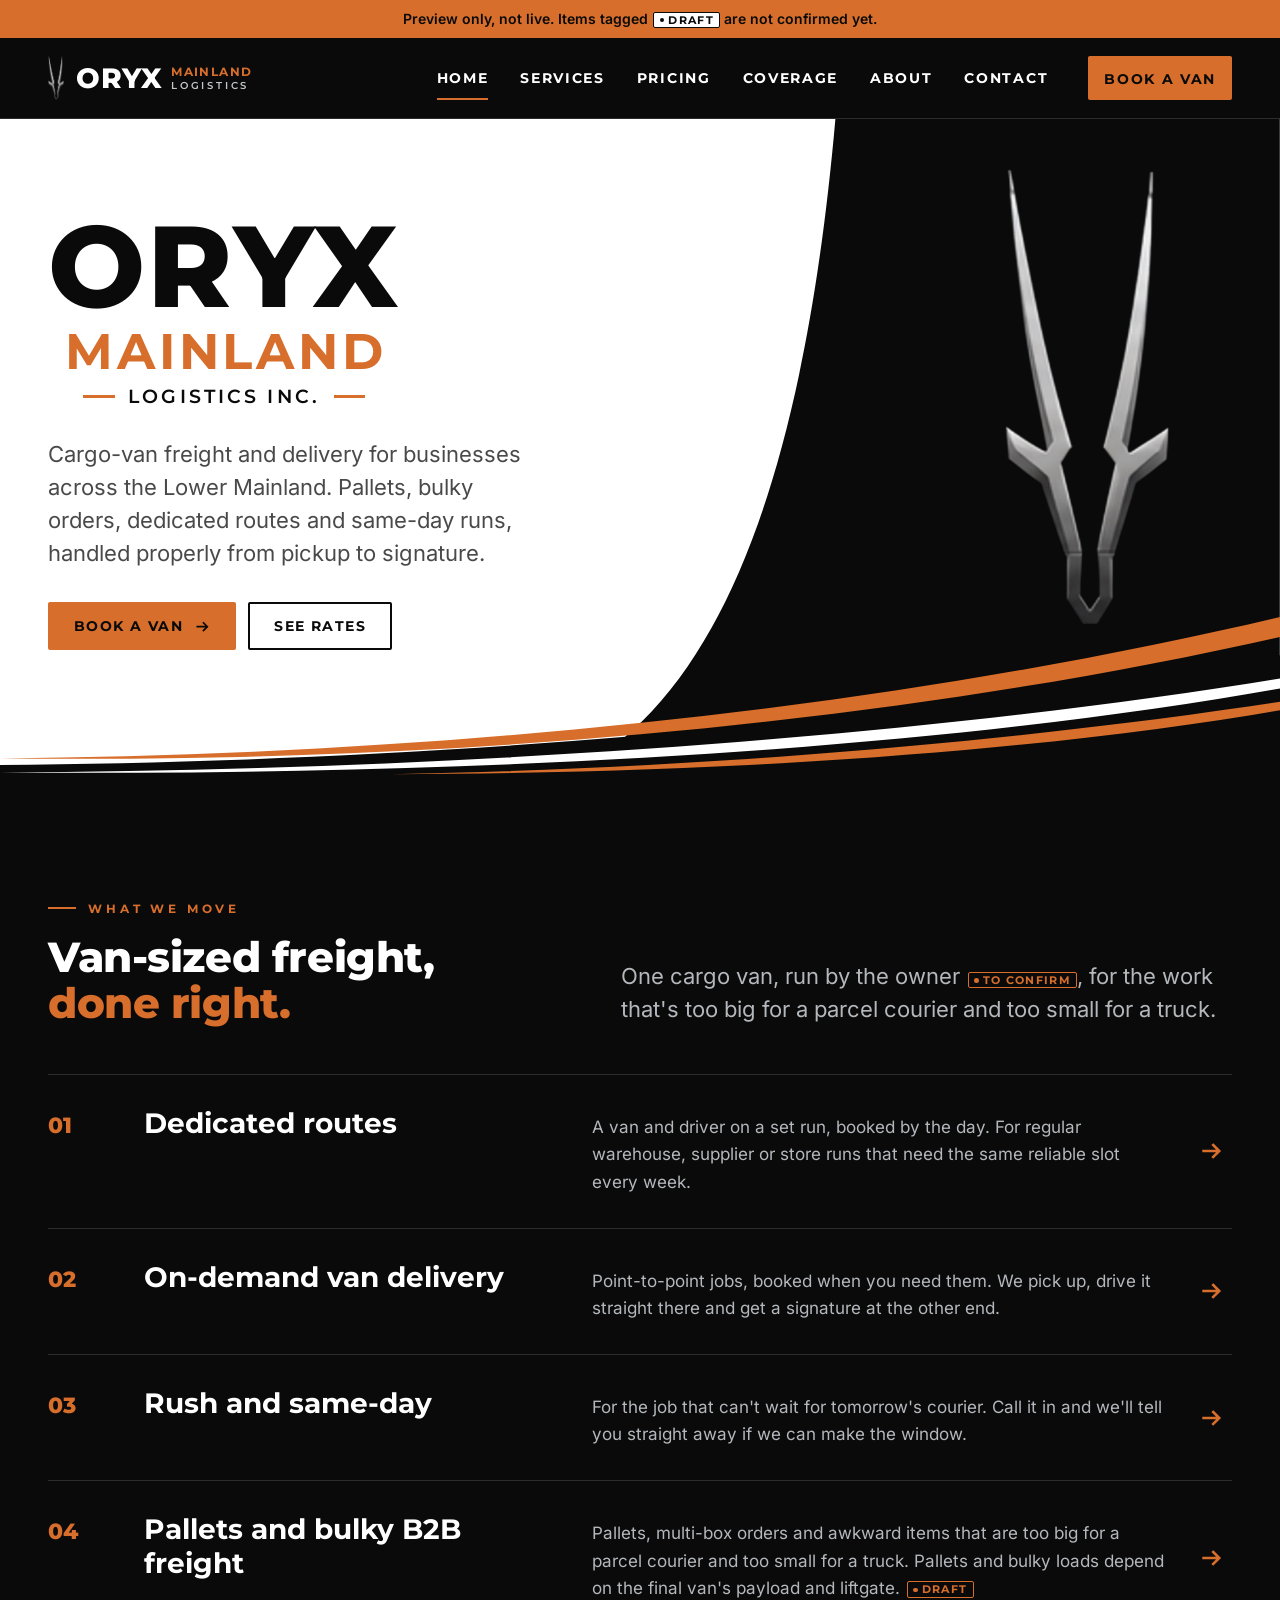
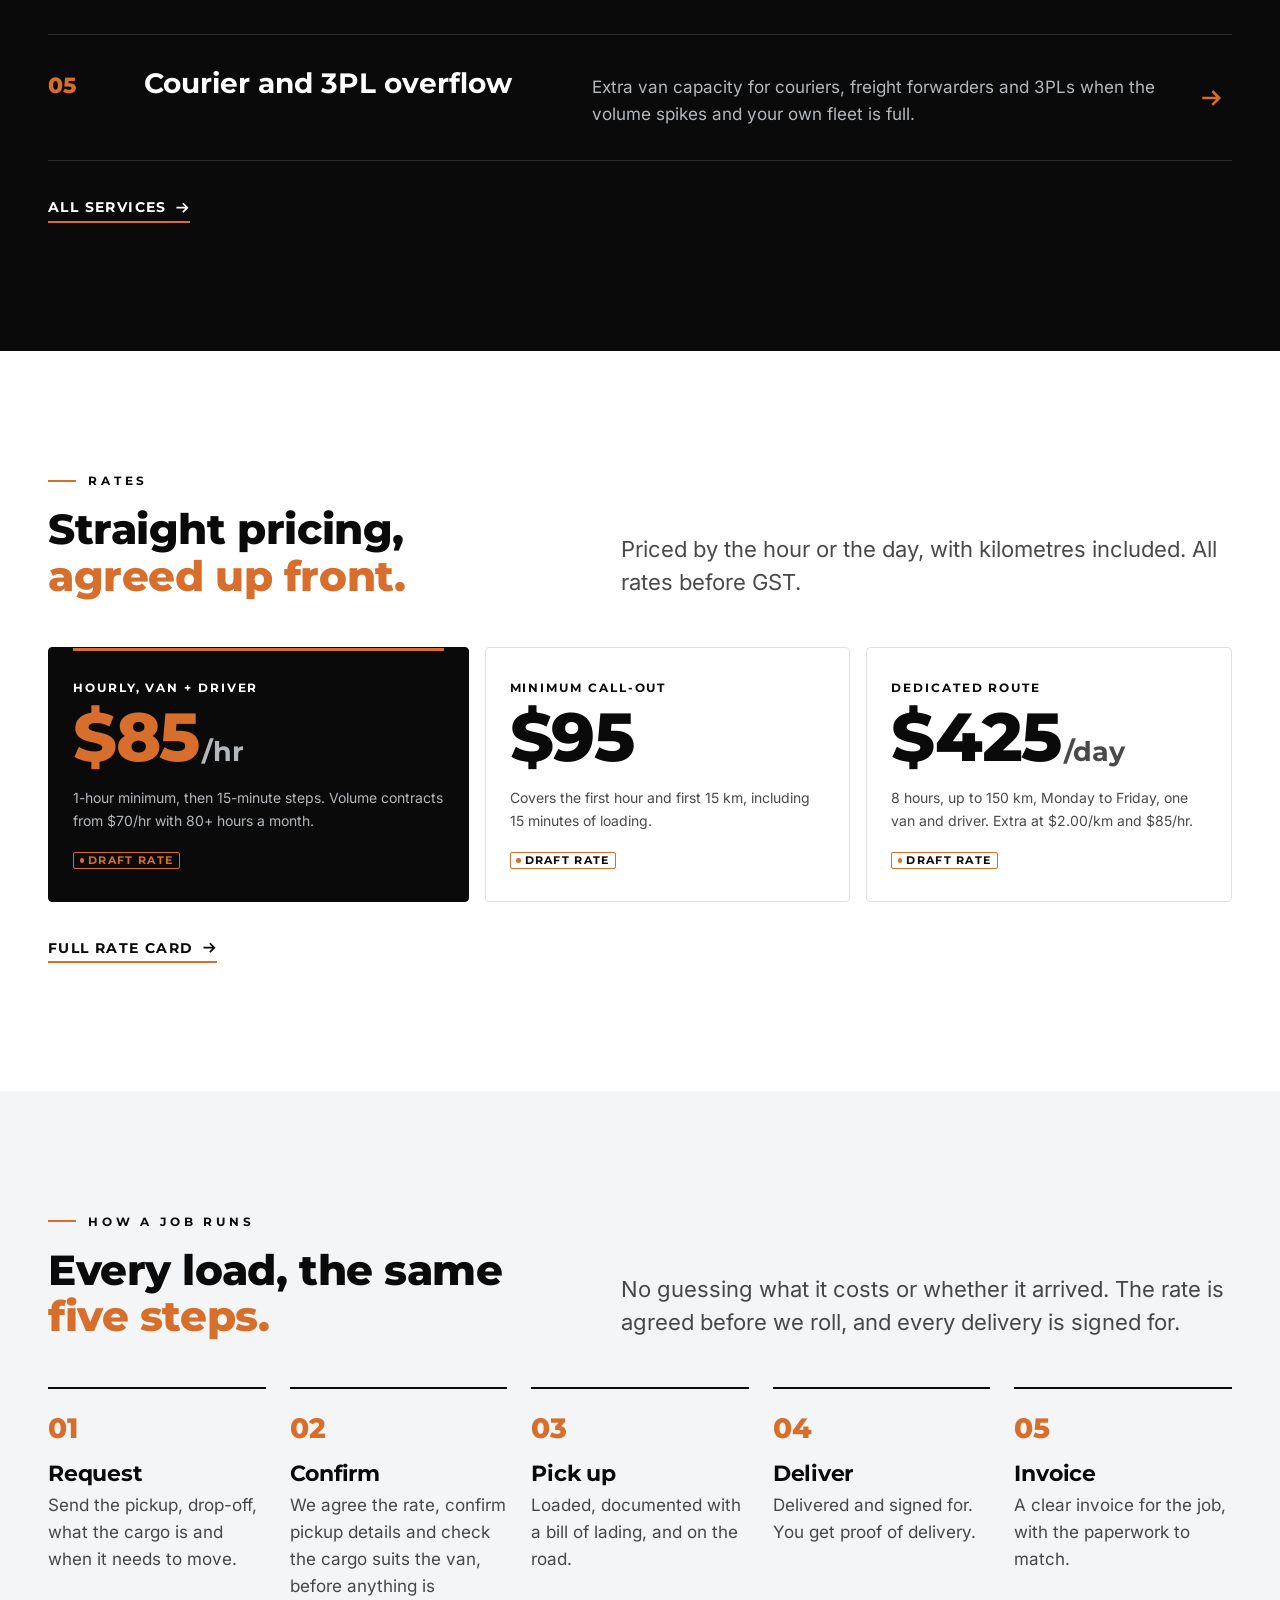
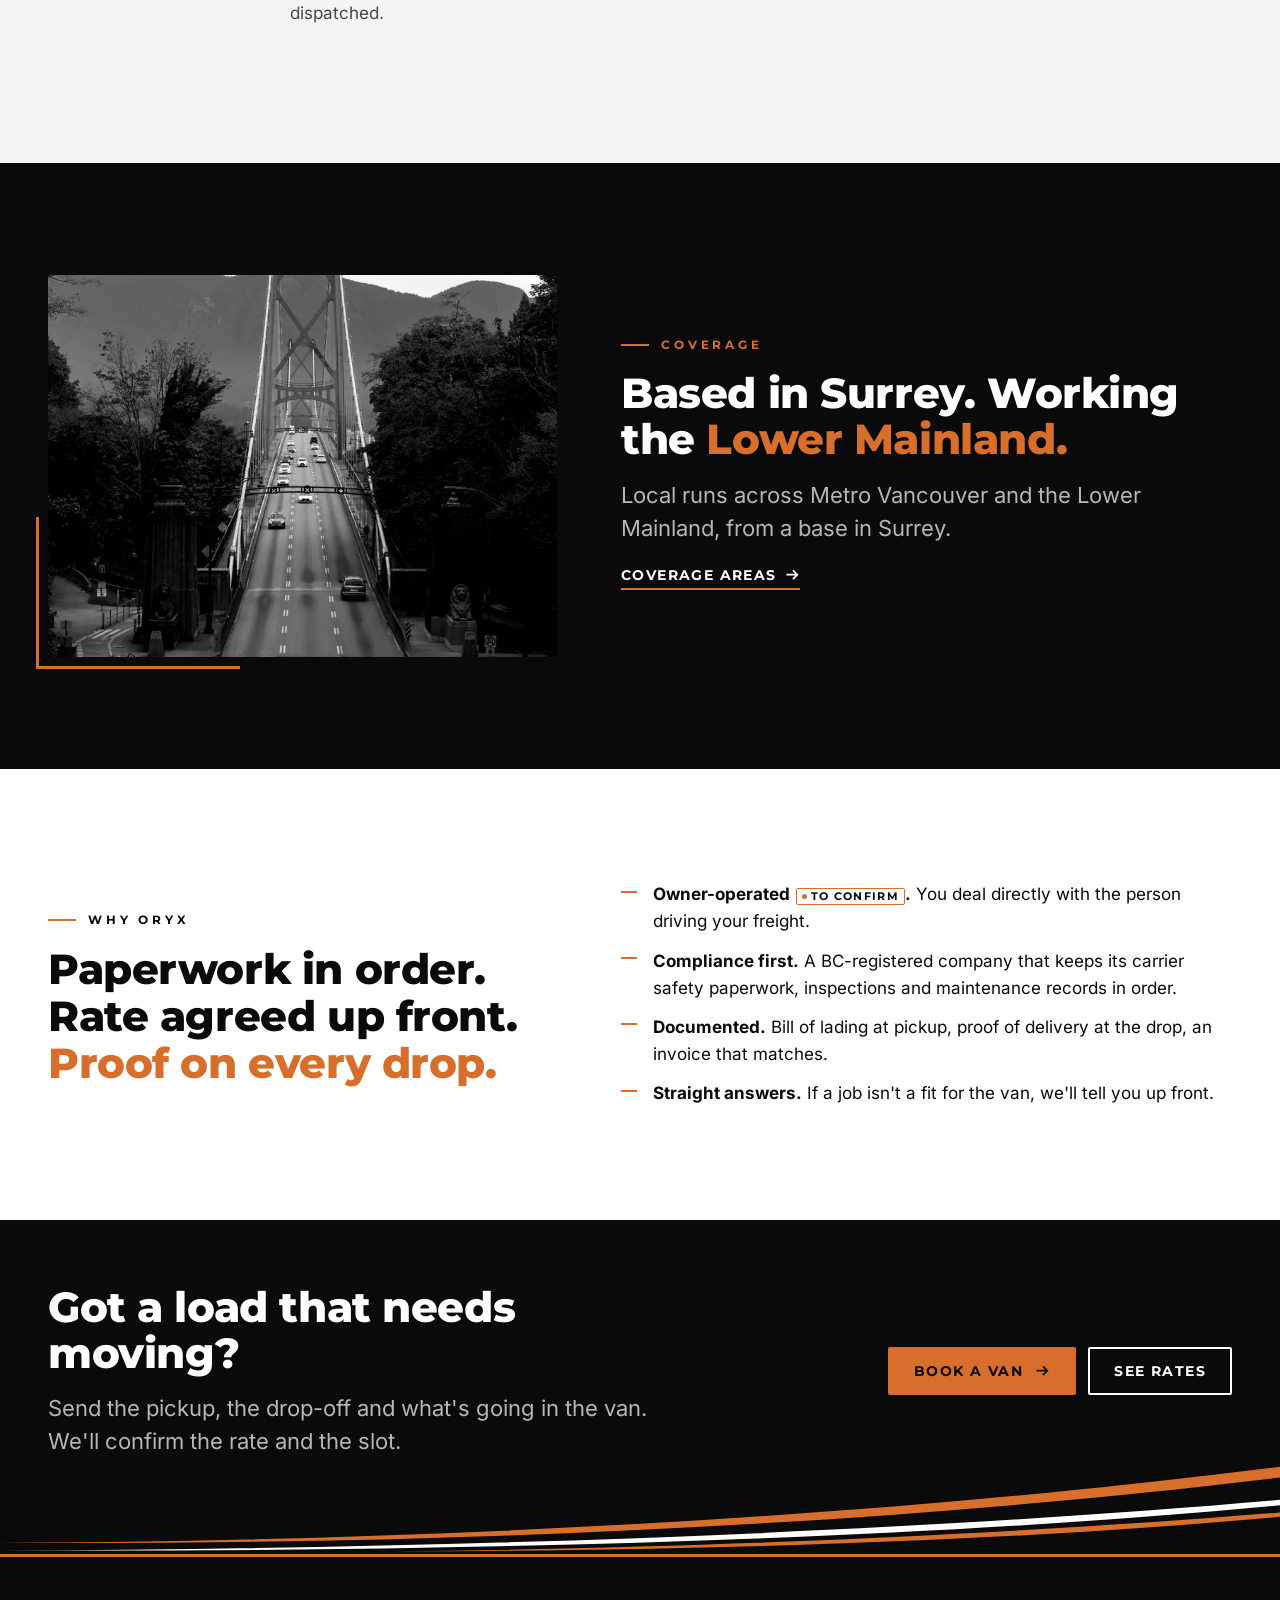
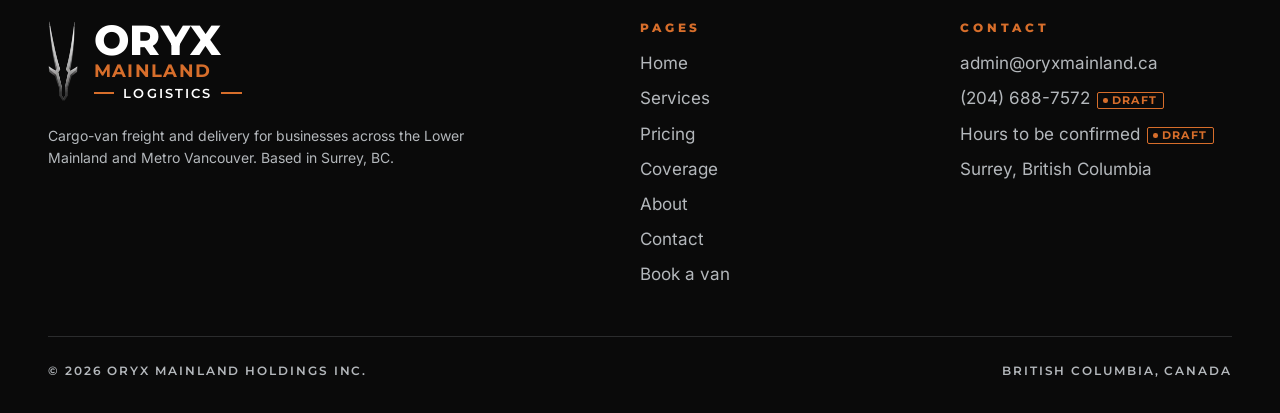
==== commit a968ab16: "Add motion and interaction effects Co-authored-by: wseid96-sketch <wseid96-sketch@users.noreply.gith" ====
--- a/index.html
+++ b/index.html
@@ -27,7 +27,7 @@
 <link rel="preload" href="assets/fonts/montserrat-latin-var.woff2" as="font" type="font/woff2" crossorigin>
 <link rel="preload" href="assets/fonts/inter-latin-var.woff2" as="font" type="font/woff2" crossorigin>
 <link rel="stylesheet" href="assets/css/site.css">
-<script>document.documentElement.classList.remove("no-js")</script>
+<script>document.documentElement.classList.add("js");document.documentElement.classList.remove("no-js")</script>
 <script src="assets/js/main.js" defer></script>
 </head>
 <body>
--- a/assets/css/site.css
+++ b/assets/css/site.css
@@ -476,3 +476,339 @@
 
 /* Nav: 6 links + CTA must fit from 960px */
 @media (min-width: 60rem) and (max-width: 74.99rem) { .site-nav ul { gap: var(--space-4); } .site-nav a { letter-spacing: 0.08em; } .site-nav a { font-size: 0.78rem; } .site-nav .btn { padding: 0 var(--space-3); } }
+
+/* ---------- 14. Motion ----------
+   Transform and opacity only. Hidden states sit inside
+   prefers-reduced-motion: no-preference so content stays put
+   when motion is reduced or JS never runs. */
+@keyframes page-in {
+  from { opacity: 0; transform: translateY(10px); }
+  to { opacity: 1; transform: none; }
+}
+@keyframes page-out {
+  to { opacity: 0; transform: translateY(8px); }
+}
+@keyframes rise-in {
+  from { opacity: 0; transform: translateY(14px); }
+  to { opacity: 1; transform: none; }
+}
+@keyframes wipe-in {
+  from { opacity: 0; transform: scaleX(0); }
+  to { opacity: 1; transform: scaleX(1); }
+}
+@keyframes symbol-in {
+  from { opacity: 0; }
+  to { opacity: 1; }
+}
+@keyframes symbol-fade {
+  from { opacity: 0; }
+  to { opacity: 0.95; }
+}
+@keyframes sheen {
+  from { opacity: 0; transform: translateX(-180%); }
+  18% { opacity: 1; }
+  to { opacity: 0; transform: translateX(420%); }
+}
+@keyframes swoosh-sweep {
+  from { opacity: 1; transform: translateX(-120%); }
+  to { opacity: 1; transform: translateX(260%); }
+}
+@keyframes ripple {
+  from { opacity: 0.45; transform: scale(0); }
+  to { opacity: 0; transform: scale(2.4); }
+}
+
+@media (prefers-reduced-motion: no-preference) {
+  .js main,
+  .js .site-footer,
+  .js .preview-banner {
+    animation: page-in 160ms var(--ease) both;
+  }
+  .js.is-settled main,
+  .js.is-settled .site-footer,
+  .js.is-settled .preview-banner {
+    animation: none;
+    opacity: 1;
+    transform: none;
+  }
+  .js.is-leaving main,
+  .js.is-leaving .site-footer,
+  .js.is-leaving .preview-banner {
+    animation: page-out 240ms var(--ease) forwards;
+  }
+
+  .page-swoosh-clip {
+    position: fixed;
+    inset: 0;
+    overflow: hidden;
+    pointer-events: none;
+    z-index: 80;
+  }
+  .page-swoosh {
+    position: absolute;
+    top: 0;
+    left: 0;
+    height: 3px;
+    width: 46%;
+    background: var(--orange);
+    opacity: 0;
+    transform: translateX(-120%);
+    pointer-events: none;
+  }
+  .page-swoosh.is-on { animation: swoosh-sweep 260ms var(--ease) forwards; }
+
+  .js .hero__lockup,
+  .js .page-hero h1 { animation: rise-in 380ms var(--ease) both; }
+  .js .hero__swoosh,
+  .js .hero__chevron,
+  .js .page-hero__swoosh {
+    transform-origin: left center;
+    animation: wipe-in 420ms var(--ease) 70ms both;
+  }
+  .js .hero__symbol,
+  .js .hero__symbol-m { animation: symbol-in 460ms var(--ease) 90ms both; }
+  .js .page-hero__symbol { animation: symbol-fade 460ms var(--ease) 90ms both; }
+  .js .hero__text > picture { position: relative; overflow: hidden; }
+  .js .hero__visual { overflow: hidden; }
+  .js .hero__visual::after,
+  .js .hero__text > picture::after {
+    content: "";
+    position: absolute;
+    top: -8%;
+    bottom: -8%;
+    width: 34%;
+    left: 0;
+    z-index: 3;
+    pointer-events: none;
+    background: linear-gradient(100deg, transparent 0%, rgb(236 238 240 / 0.15) 35%, rgb(255 255 255 / 0.82) 50%, rgb(236 238 240 / 0.2) 65%, transparent 100%);
+    transform: translateX(-180%);
+    animation: sheen 720ms var(--ease) 320ms 1 both;
+  }
+  .js.is-settled .hero__lockup,
+  .js.is-settled .hero__swoosh,
+  .js.is-settled .hero__chevron,
+  .js.is-settled .hero__symbol,
+  .js.is-settled .hero__symbol-m,
+  .js.is-settled .page-hero h1,
+  .js.is-settled .page-hero__swoosh {
+    animation: none;
+    opacity: 1;
+    transform: none;
+  }
+  .js.is-settled .page-hero__symbol { animation: none; opacity: 0.95; }
+  .js.is-settled .hero__visual::after,
+  .js.is-settled .hero__text > picture::after { animation: none; opacity: 0; }
+
+  .js main .card:not(.is-shown),
+  .js main .rate:not(.is-shown),
+  .js main .service:not(.is-shown),
+  .js main .row:not(.is-shown),
+  .js main .areas li:not(.is-shown),
+  .js main .steps li:not(.is-shown),
+  .js main h2:not(.is-shown),
+  .js main .statement:not(.is-shown) {
+    opacity: 0;
+    transform: translateY(14px);
+  }
+  .js main .card.is-in:not(.is-shown),
+  .js main .rate.is-in:not(.is-shown),
+  .js main .service.is-in:not(.is-shown),
+  .js main .row.is-in:not(.is-shown),
+  .js main .areas li.is-in:not(.is-shown),
+  .js main .steps li.is-in:not(.is-shown),
+  .js main h2.is-in:not(.is-shown),
+  .js main .statement.is-in:not(.is-shown) {
+    animation: rise-in 0.5s var(--ease) both;
+    animation-delay: var(--reveal-delay, 0ms);
+  }
+  .js main .card.is-shown,
+  .js main .rate.is-shown,
+  .js main .service.is-shown,
+  .js main .row.is-shown,
+  .js main .areas li.is-shown,
+  .js main .steps li.is-shown,
+  .js main h2.is-shown,
+  .js main .statement.is-shown {
+    opacity: 1;
+    transform: none;
+    transition: transform 0.2s var(--ease);
+  }
+
+  .card, .rate, .service, .areas li { position: relative; }
+  .card::before, .rate::before, .service::before {
+    content: "";
+    position: absolute;
+    left: 0;
+    top: 0;
+    bottom: 0;
+    width: 3px;
+    background: var(--orange);
+    transform: scaleY(0);
+    transform-origin: top center;
+    transition: transform 0.22s var(--ease);
+    pointer-events: none;
+    z-index: 1;
+  }
+  .btn {
+    position: relative;
+    isolation: isolate;
+    -webkit-tap-highlight-color: transparent;
+    transition: background-color 0.2s var(--ease), color 0.2s var(--ease), border-color 0.2s var(--ease), transform 0.18s var(--ease);
+  }
+  .btn::before {
+    content: "";
+    position: absolute;
+    inset: 0;
+    border-radius: inherit;
+    box-shadow: 0 10px 18px rgb(10 10 10 / 0.22);
+    opacity: 0;
+    transition: opacity 0.18s var(--ease);
+    z-index: -1;
+    pointer-events: none;
+  }
+  .btn:hover { transform: translateY(-2px); }
+  .btn:hover::before { opacity: 1; }
+  .btn:active { transform: translateY(0) scale(0.97); }
+  .btn:disabled, .btn:disabled:hover, .btn:disabled:active { transform: none; }
+  .btn:disabled::before, .btn:disabled:hover::before { opacity: 0; }
+  .ripple-host {
+    position: absolute;
+    inset: 0;
+    overflow: hidden;
+    border-radius: inherit;
+    pointer-events: none;
+  }
+  .ripple {
+    position: absolute;
+    border-radius: 50%;
+    background: rgb(255 255 255 / 0.42);
+    pointer-events: none;
+    transform: scale(0);
+    animation: ripple 420ms var(--ease) forwards;
+  }
+  .btn--ghost .ripple { background: rgb(215 110 43 / 0.32); }
+  .link-arrow, .site-footer a { transition: transform 0.16s var(--ease), color 0.16s var(--ease); }
+  .link-arrow:hover, .site-footer a:hover { transform: translateY(-1px); }
+  .link-arrow:active, .site-footer a:active { transform: scale(0.97); }
+  .site-footer a { display: inline-block; }
+
+  .site-nav a:not(.btn) { position: relative; }
+  .site-nav a:not(.btn)::after {
+    content: "";
+    position: absolute;
+    left: 0;
+    right: auto;
+    bottom: 0.65rem;
+    width: 2.75rem;
+    height: 2px;
+    background: var(--orange);
+    transform: scaleX(0);
+    transform-origin: left center;
+    transition: transform 0.24s var(--ease);
+    pointer-events: none;
+  }
+  .site-nav a:not(.btn):hover::after,
+  .site-nav a:not(.btn):focus-visible::after,
+  .site-nav a[aria-current="page"]::after { right: auto; transform: scaleX(1); }
+  .site-nav a:not(.btn):active { transform: scale(0.97); }
+
+  .js .site-header::before {
+    content: "";
+    position: absolute;
+    left: 0;
+    right: 0;
+    bottom: 0;
+    height: 2px;
+    background: var(--orange);
+    transform: scaleX(0);
+    transform-origin: left center;
+    transition: transform 0.28s var(--ease);
+    pointer-events: none;
+    z-index: 3;
+  }
+  .js .site-header::after {
+    content: "";
+    position: absolute;
+    left: 0;
+    right: 0;
+    bottom: 0;
+    height: 14px;
+    pointer-events: none;
+    box-shadow: 0 12px 18px rgb(10 10 10 / 0.45);
+    opacity: 0;
+    transition: opacity 0.22s var(--ease);
+  }
+  .js .site-header.is-scrolled { background: var(--black); }
+  .js .site-header.is-scrolled::before { transform: scaleX(1); }
+  .js .site-header.is-scrolled::after { opacity: 1; }
+  .js .brand__symbol { transition: transform 0.22s var(--ease); transform-origin: left center; }
+  .js .site-header.is-scrolled .brand__symbol { transform: scale(0.9); }
+}
+
+@media (prefers-reduced-motion: no-preference) {
+  .card:hover::before, .rate:hover::before, .service:hover::before,
+  .js main .card.is-shown:hover::before,
+  .js main .rate.is-shown:hover::before,
+  .js main .service.is-shown:hover::before { transform: scaleY(1); }
+  .card, .rate, .service, .areas li { transition: transform 0.2s var(--ease); }
+  .row { transition: background-color 0.2s var(--ease), transform 0.2s var(--ease); }
+  .card:hover, .rate:hover, .service:hover, .areas li:hover, .row:hover,
+  .js main .card.is-shown:hover,
+  .js main .rate.is-shown:hover,
+  .js main .service.is-shown:hover,
+  .js main .areas li.is-shown:hover,
+  .js main .row.is-shown:hover { transform: translateY(-3px); }
+  .areas li:hover, .js main .areas li.is-shown:hover { box-shadow: inset 3px 0 0 var(--orange); }
+}
+@media (prefers-reduced-motion: no-preference) {
+  .card:active, .rate:active, .service:active, .areas li:active,
+  .js main .card.is-shown:active,
+  .js main .rate.is-shown:active,
+  .js main .service.is-shown:active,
+  .js main .areas li.is-shown:active {
+    transform: translateY(0) scale(0.985);
+  }
+  .card:active::before, .rate:active::before, .service:active::before { transform: scaleY(1); }
+}
+@media (prefers-reduced-motion: no-preference) and (hover: none) and (pointer: coarse) {
+  .card:hover, .rate:hover, .service:hover, .areas li:hover, .row:hover,
+  .js main .card.is-shown:hover,
+  .js main .rate.is-shown:hover,
+  .js main .service.is-shown:hover,
+  .js main .areas li.is-shown:hover,
+  .js main .row.is-shown:hover { transform: none; box-shadow: none; }
+  .card:hover::before, .rate:hover::before, .service:hover::before,
+  .js main .card.is-shown:hover::before,
+  .js main .rate.is-shown:hover::before,
+  .js main .service.is-shown:hover::before { transform: scaleY(0); }
+}
+
+@media (prefers-reduced-motion: no-preference) and (max-width: 59.99rem) {
+  .js .site-header { isolation: isolate; }
+  .js .site-nav {
+    display: block;
+    position: absolute;
+    left: 0;
+    right: 0;
+    top: 100%;
+    z-index: 5;
+    background: var(--black);
+    padding-inline: var(--gutter);
+    border-bottom: 1px solid var(--line-dark);
+    opacity: 0;
+    transform: translateY(-10px);
+    visibility: hidden;
+    pointer-events: none;
+    transition: opacity 0.22s var(--ease), transform 0.22s var(--ease), visibility 0s linear 0.22s;
+  }
+  .js .site-nav.is-open {
+    opacity: 1;
+    transform: none;
+    visibility: visible;
+    pointer-events: auto;
+    transition: opacity 0.22s var(--ease), transform 0.22s var(--ease), visibility 0s;
+  }
+}
+@media (prefers-reduced-motion: no-preference) and (min-width: 60rem) {
+  .site-nav a:not(.btn)::after { bottom: -2px; width: 100%; }
+}
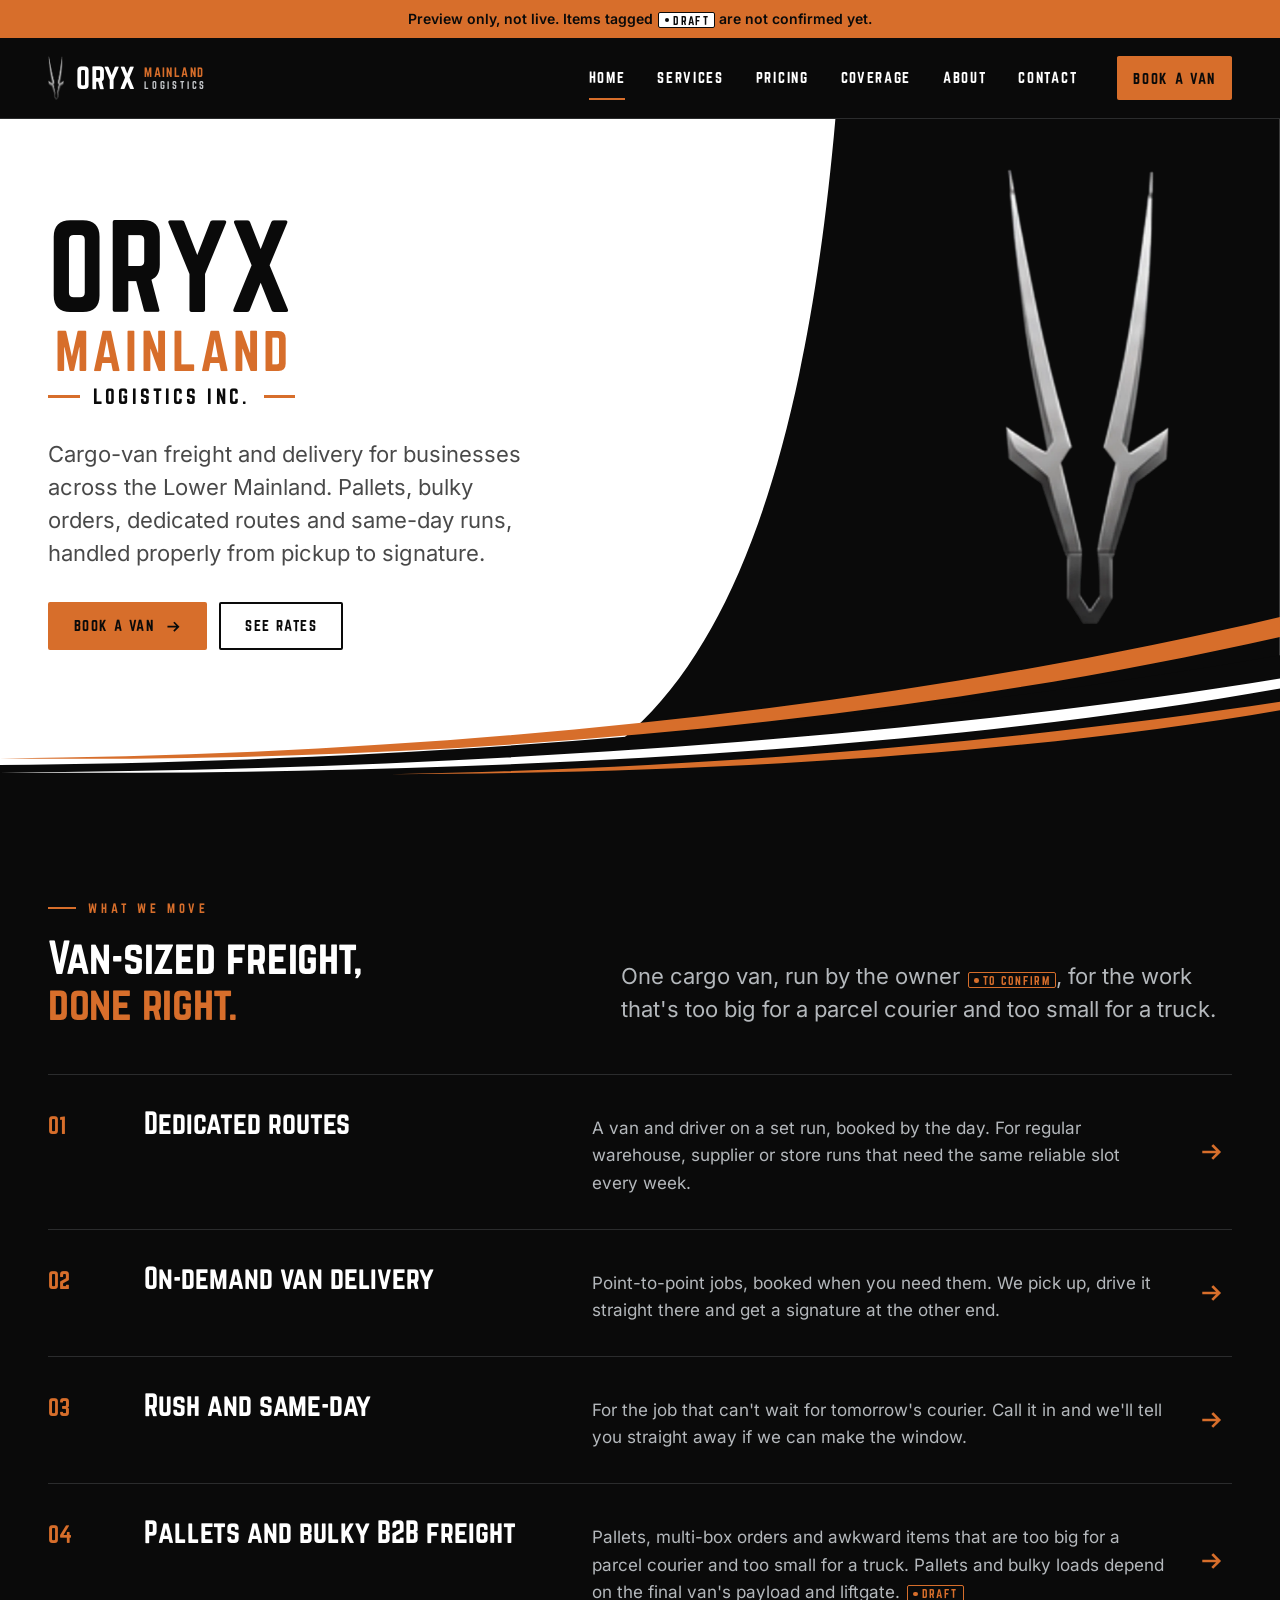
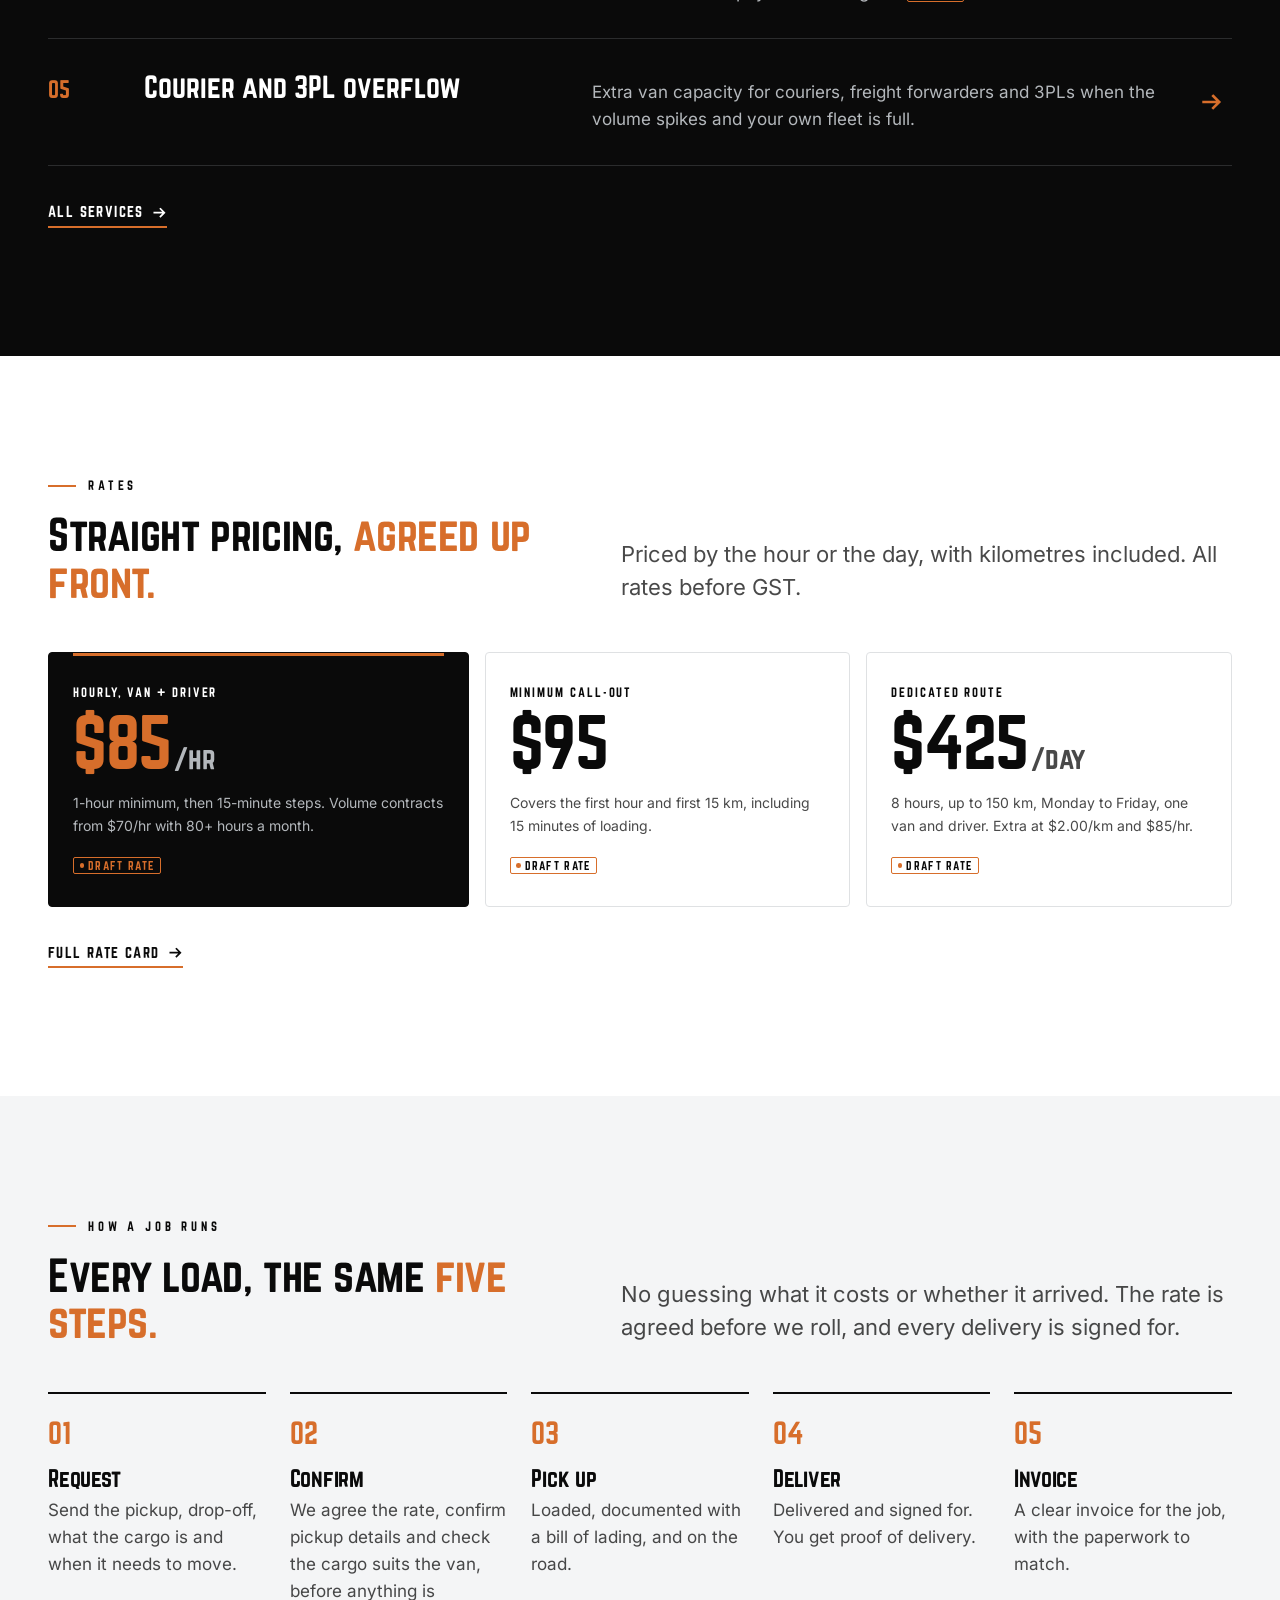
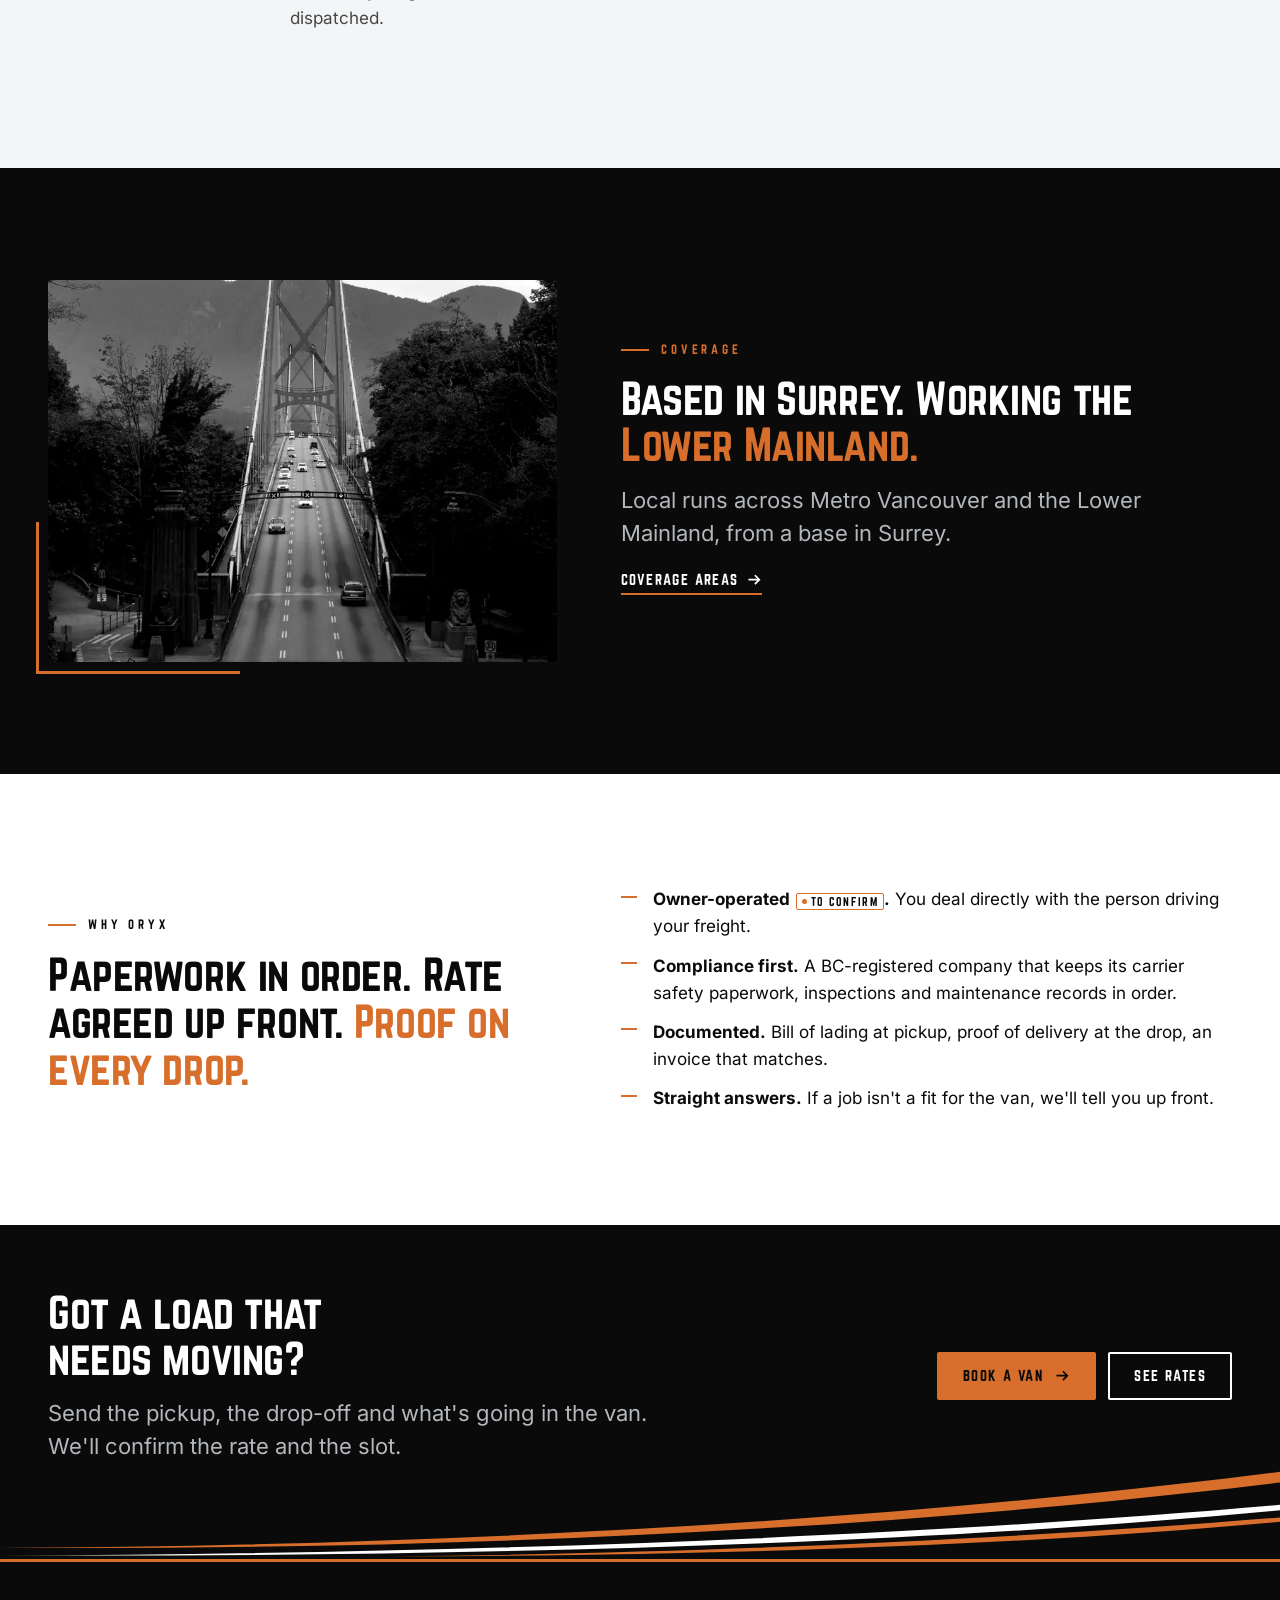
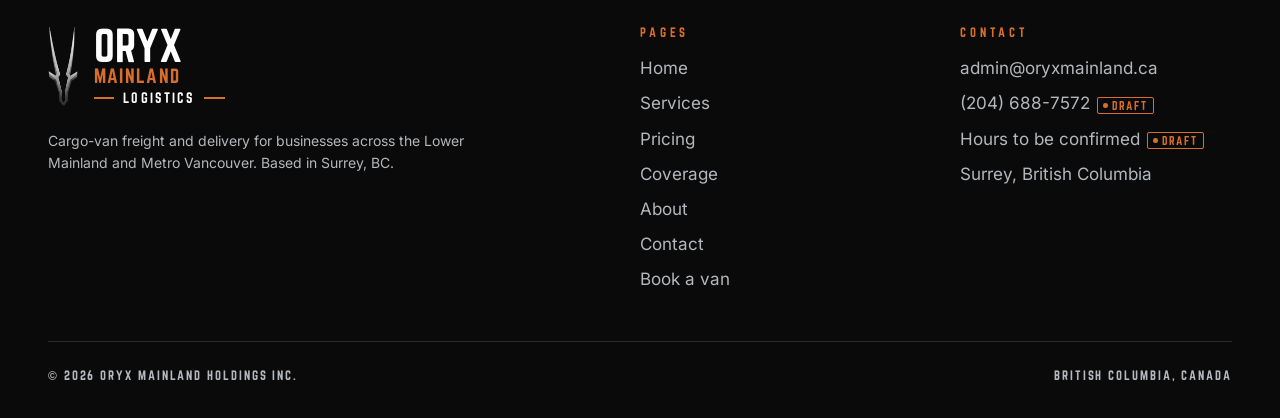
==== commit f4cb5dbb: "Set the ORYX wordmark in Norwester Co-authored-by: wseid96-sketch <wseid96-sketch@users.noreply.gith" ====
--- a/index.html
+++ b/index.html
@@ -24,7 +24,7 @@
 <link rel="icon" type="image/png" sizes="32x32" href="favicon-32.png">
 <link rel="apple-touch-icon" href="assets/img/icon-180.png">
 <link rel="manifest" href="site.webmanifest">
-<link rel="preload" href="assets/fonts/montserrat-latin-var.woff2" as="font" type="font/woff2" crossorigin>
+<link rel="preload" href="assets/fonts/norwester.woff2" as="font" type="font/woff2" crossorigin>
 <link rel="preload" href="assets/fonts/inter-latin-var.woff2" as="font" type="font/woff2" crossorigin>
 <link rel="stylesheet" href="assets/css/site.css">
 <script>document.documentElement.classList.add("js");document.documentElement.classList.remove("no-js")</script>
--- a/assets/css/site.css
+++ b/assets/css/site.css
@@ -4,11 +4,14 @@
    ../../design-system.md (website/design-system.md).
    ===================================================================== */
 
-/* ---------- 1. Fonts (self-hosted, SIL Open Font Licence) ---------- */
+/* ---------- 1. Fonts (self-hosted, SIL Open Font Licence) ----------
+   Norwester (Jamie Wilson, OFL) is the display face for the wordmark
+   and headings. Inter stays the body face. Two families only. */
 @font-face {
-  font-family: "Montserrat";
-  src: url("../fonts/montserrat-latin-var.woff2") format("woff2");
-  font-weight: 500 800;
+  font-family: "Norwester";
+  src: url("../fonts/norwester.woff2") format("woff2"),
+       url("../fonts/norwester.woff") format("woff");
+  font-weight: 400 800;
   font-style: normal;
   font-display: swap;
 }
@@ -42,7 +45,7 @@
   --metal: linear-gradient(180deg, var(--silver-hi) 0%, var(--silver) 48%, var(--silver-lo) 100%);
 
   /* Type */
-  --font-display: "Montserrat", "Avenir Next", "Segoe UI", Arial, sans-serif;
+  --font-display: "Norwester", "Arial Narrow", Arial, sans-serif;
   --font-body: "Inter", "Segoe UI", Roboto, Arial, sans-serif;
 
   --step--2: 0.75rem;                                    /* 12 caps labels */
@@ -103,7 +106,7 @@
 a { color: inherit; text-decoration-thickness: 1px; text-underline-offset: 0.2em; }
 a:hover { text-decoration-color: var(--orange); }
 :focus-visible { outline: none; box-shadow: var(--focus); border-radius: var(--radius-s); }
-h1, h2, h3, h4 { font-family: var(--font-display); font-weight: 800; line-height: var(--leading-snug); margin: 0 0 var(--space-4); letter-spacing: -0.01em; }
+h1, h2, h3, h4 { font-family: var(--font-display); font-weight: 800; font-synthesis: none; line-height: var(--leading-snug); margin: 0 0 var(--space-4); letter-spacing: -0.01em; }
 h1 { font-size: var(--step-4); line-height: var(--leading-tight); letter-spacing: -0.02em; }
 h2 { font-size: var(--step-3); line-height: 1.1; }
 h3 { font-size: var(--step-2); font-weight: 700; }
@@ -149,7 +152,7 @@
 .accent { color: var(--orange); }      /* large text (>= 24px, or 19px bold) on white, any size on black */
 
 /* ---------- 6. Brand lockups ---------- */
-.lockup { font-family: var(--font-display); text-transform: uppercase; line-height: 1; display: inline-grid; justify-items: center; margin: 0; }
+.lockup { font-family: var(--font-display); font-synthesis: none; text-transform: uppercase; line-height: 1; display: inline-grid; justify-items: center; margin: 0; }
 .lockup__oryx { font-weight: 800; font-size: var(--step-5); letter-spacing: 0.02em; line-height: 0.9; }
 .lockup__mainland { font-weight: 700; color: var(--orange); font-size: calc(var(--step-5) * 0.44); letter-spacing: 0.075em; line-height: 1.1; margin-top: 0.1em; margin-right: -0.075em; }
 .lockup__inc { display: flex; align-items: center; gap: 0.7em; font-weight: 600; font-size: max(0.8125rem, calc(var(--step-5) * 0.17)); letter-spacing: 0.16em; margin-top: 0.4em; }
@@ -157,7 +160,7 @@
 .lockup--left { justify-items: start; }
 
 /* Header brand: "Oryx Mainland Logistics" */
-.brand { display: inline-flex; align-items: center; gap: var(--space-3); text-decoration: none; color: var(--on-dark); font-family: var(--font-display); text-transform: uppercase; line-height: 1; }
+.brand { display: inline-flex; align-items: center; gap: var(--space-3); text-decoration: none; color: var(--on-dark); font-family: var(--font-display); font-synthesis: none; text-transform: uppercase; line-height: 1; }
 .brand__symbol { width: auto; height: 2.75rem; }
 .brand__text { display: grid; grid-template-columns: auto auto; column-gap: 0.55rem; align-items: center; }
 .brand__oryx { grid-row: span 2; font-weight: 800; font-size: 1.75rem; letter-spacing: 0.02em; }
